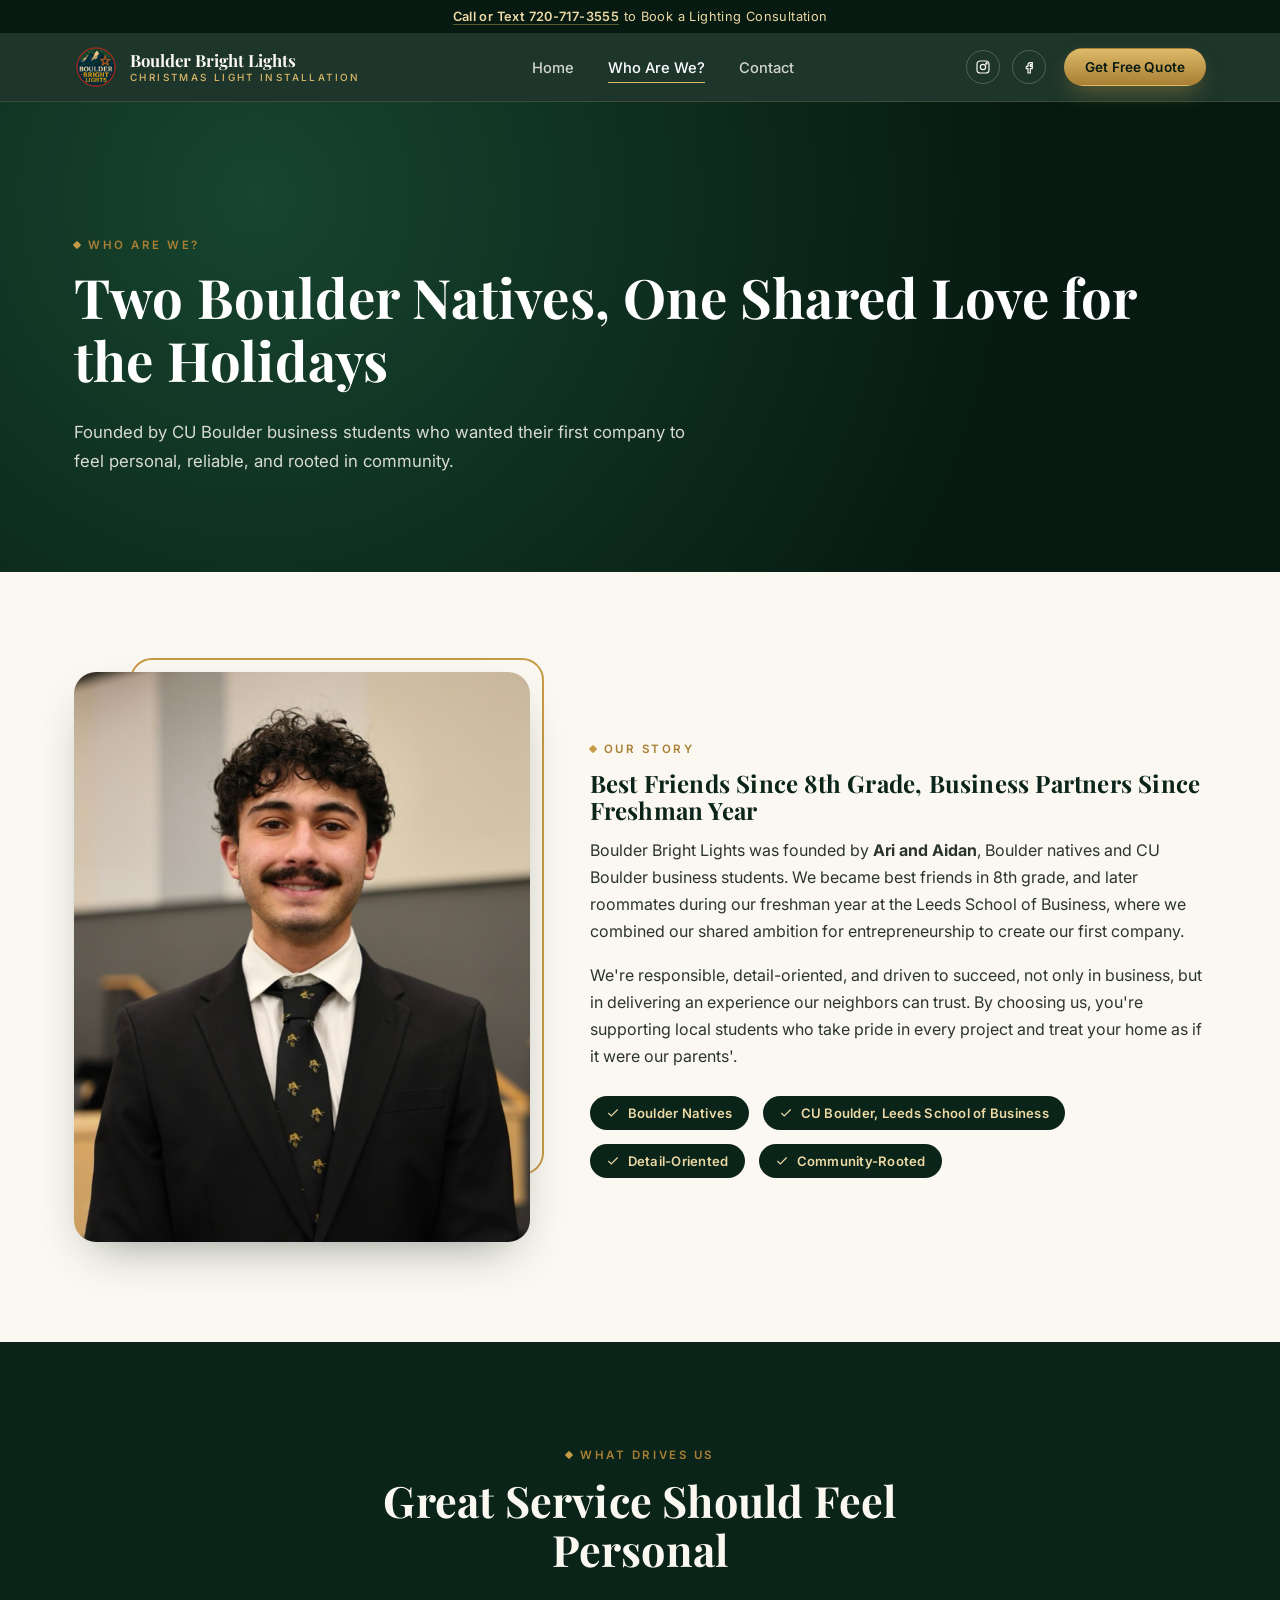
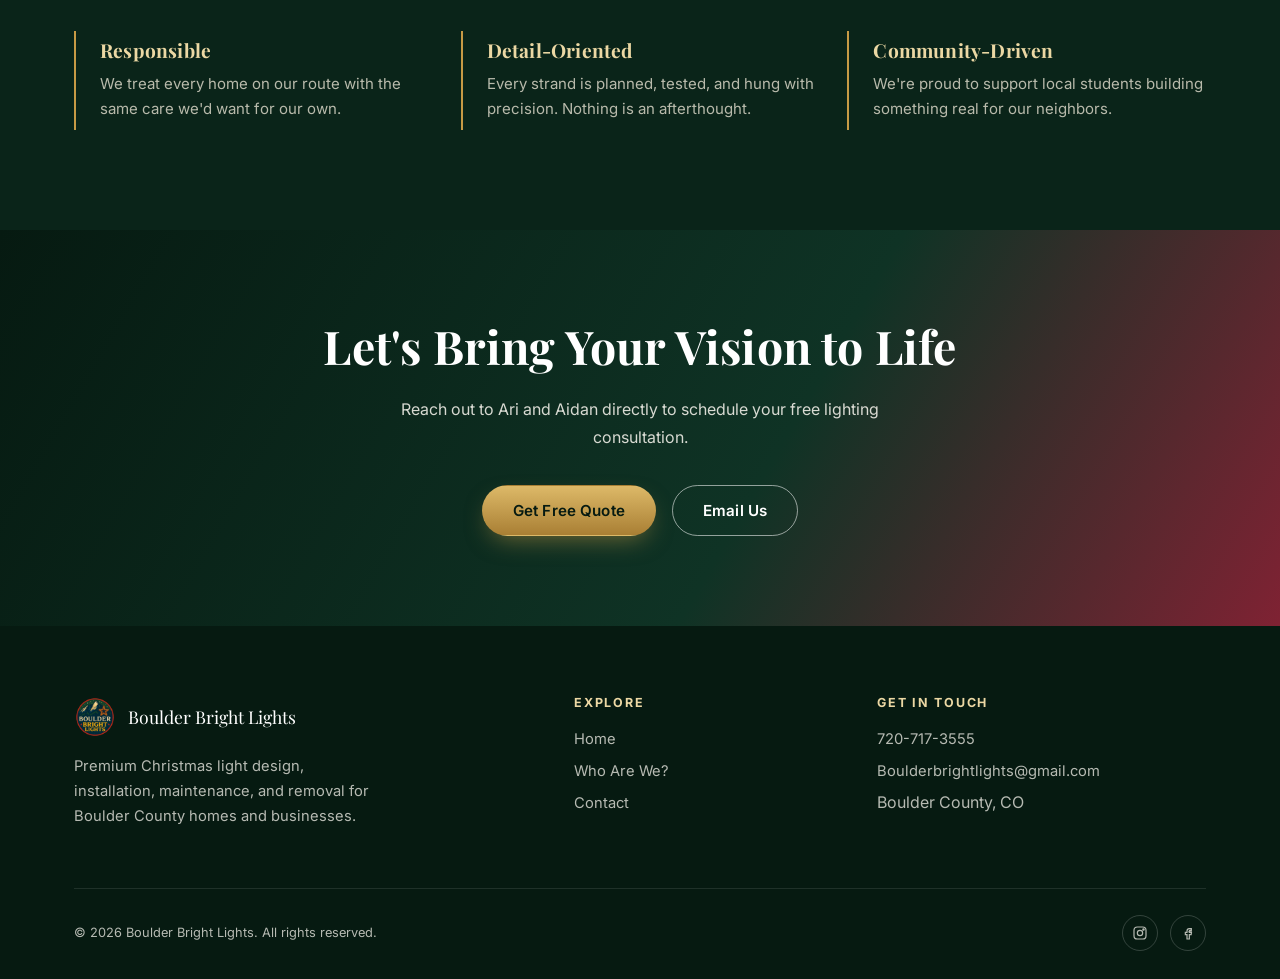
==== about.html @ 2148e24d "Tweak closing line of founder story on about page Co-Authored-By: Claude Sonnet 5 <noreply@anthropic" ====
<!doctype html>
<html lang="en">
<head>
<meta charset="UTF-8" />
<meta name="viewport" content="width=device-width, initial-scale=1.0" />
<title>Who Are We? | Boulder Bright Lights</title>
<meta name="description" content="Meet Ari and Aidan, the CU Boulder students and Boulder natives behind Boulder Bright Lights." />
<link rel="icon" href="images/BBlights logo.png" />
<link rel="stylesheet" href="css/style.css" />
</head>
<body>

<div class="topbar">
  <a href="tel:7207173555">Call or Text 720-717-3555</a> to Book a Lighting Consultation
</div>

<header class="nav">
  <div class="nav-inner">
    <a href="index.html" class="brand">
      <img src="images/BBlights logo.png" alt="Boulder Bright Lights logo" />
      <span class="brand-text">Boulder Bright Lights<span>CHRISTMAS LIGHT INSTALLATION</span></span>
    </a>
    <nav>
      <ul class="nav-links">
        <li><a href="index.html">Home</a></li>
        <li><a href="about.html" aria-current="page">Who Are We?</a></li>
        <li><a href="contact.html">Contact</a></li>
      </ul>
    </nav>
    <div class="nav-right">
      <div class="nav-socials">
        <a href="https://www.instagram.com/boulderbrightlights/" target="_blank" rel="noopener" aria-label="Instagram">
          <svg viewBox="0 0 24 24" width="16" height="16" fill="none" stroke="currentColor" stroke-width="1.8"><rect x="3" y="3" width="18" height="18" rx="5"/><circle cx="12" cy="12" r="4"/><circle cx="17.2" cy="6.8" r="1"/></svg>
        </a>
        <a href="https://www.facebook.com/profile.php?id=61583902862140" target="_blank" rel="noopener" aria-label="Facebook">
          <svg viewBox="0 0 24 24" width="16" height="16" fill="none" stroke="currentColor" stroke-width="1.8"><path d="M14 9h3V5.5h-3c-2 0-3.5 1.5-3.5 3.5v2H8v3.5h2.5V21H14v-6.5h2.7l.5-3.5h-3.2V9c0-.6.4-1 1-1Z"/></svg>
        </a>
      </div>
      <a href="quote.html" class="btn btn-gold btn-sm">Get Free Quote</a>
    </div>
    <button class="nav-toggle" aria-label="Toggle menu" aria-expanded="false">
      <span></span><span></span><span></span>
    </button>
  </div>
</header>

<section class="page-hero">
  <div class="container">
    <div class="eyebrow">Who Are We?</div>
    <h1>Two Boulder Natives, One Shared Love for the Holidays</h1>
    <p>Founded by CU Boulder business students who wanted their first company to feel personal, reliable, and rooted in community.</p>
  </div>
</section>

<section class="section">
  <div class="container">
    <div class="split reveal">
      <div class="split-media">
        <div class="frame">
          <img src="images/ari-headshot.jpg" alt="Ari Hirsch, co-founder of Boulder Bright Lights" />
        </div>
      </div>
      <div>
        <div class="eyebrow">Our Story</div>
        <h2>Best Friends Since 8th Grade, Business Partners Since Freshman Year</h2>
        <p>Boulder Bright Lights was founded by <strong>Ari and Aidan</strong>, Boulder natives and CU Boulder business students. We became best friends in 8th grade, and later roommates during our freshman year at the Leeds School of Business, where we combined our shared ambition for entrepreneurship to create our first company.</p>
        <p>We're responsible, detail-oriented, and driven to succeed, not only in business, but in delivering an experience our neighbors can trust. By choosing us, you're supporting local students who take pride in every project and treat your home as if it were our parents'.</p>
        <div class="values">
          <span class="value-chip"><svg viewBox="0 0 24 24" fill="none" stroke="currentColor" stroke-width="2"><path d="M20 6 9 17l-5-5"/></svg>Boulder Natives</span>
          <span class="value-chip"><svg viewBox="0 0 24 24" fill="none" stroke="currentColor" stroke-width="2"><path d="M20 6 9 17l-5-5"/></svg>CU Boulder, Leeds School of Business</span>
          <span class="value-chip"><svg viewBox="0 0 24 24" fill="none" stroke="currentColor" stroke-width="2"><path d="M20 6 9 17l-5-5"/></svg>Detail-Oriented</span>
          <span class="value-chip"><svg viewBox="0 0 24 24" fill="none" stroke="currentColor" stroke-width="2"><path d="M20 6 9 17l-5-5"/></svg>Community-Rooted</span>
        </div>
      </div>
    </div>
  </div>
</section>

<section class="section section-pine">
  <div class="container">
    <div class="section-head reveal">
      <div class="eyebrow" style="justify-content:center;">What Drives Us</div>
      <h2>Great Service Should Feel Personal</h2>
    </div>
    <div class="feature-band">
      <div class="feature reveal">
        <h3>Responsible</h3>
        <p>We treat every home on our route with the same care we'd want for our own.</p>
      </div>
      <div class="feature reveal">
        <h3>Detail-Oriented</h3>
        <p>Every strand is planned, tested, and hung with precision. Nothing is an afterthought.</p>
      </div>
      <div class="feature reveal">
        <h3>Community-Driven</h3>
        <p>We're proud to support local students building something real for our neighbors.</p>
      </div>
    </div>
  </div>
</section>

<section class="cta-band">
  <div class="container reveal">
    <h2>Let's Bring Your Vision to Life</h2>
    <p>Reach out to Ari and Aidan directly to schedule your free lighting consultation.</p>
    <div class="cta-actions">
      <a href="quote.html" class="btn btn-gold">Get Free Quote</a>
      <a href="mailto:Boulderbrightlights@gmail.com" class="btn btn-outline">Email Us</a>
    </div>
  </div>
</section>

<footer class="footer">
  <div class="container">
    <div class="footer-top">
      <div>
        <div class="footer-brand">
          <img src="images/BBlights logo.png" alt="Boulder Bright Lights logo" />
          <span>Boulder Bright Lights</span>
        </div>
        <p style="max-width:34ch; font-size:0.92rem; color:rgba(251,248,241,0.72);">Premium Christmas light design, installation, maintenance, and removal for Boulder County homes and businesses.</p>
      </div>
      <div>
        <h4>Explore</h4>
        <ul>
          <li><a href="index.html">Home</a></li>
          <li><a href="about.html">Who Are We?</a></li>
          <li><a href="contact.html">Contact</a></li>
        </ul>
      </div>
      <div>
        <h4>Get In Touch</h4>
        <ul>
          <li><a href="tel:7207173555">720-717-3555</a></li>
          <li><a href="mailto:Boulderbrightlights@gmail.com">Boulderbrightlights@gmail.com</a></li>
          <li>Boulder County, CO</li>
        </ul>
      </div>
    </div>
    <div class="footer-bottom">
      <span>&copy; <span id="year"></span> Boulder Bright Lights. All rights reserved.</span>
      <div class="footer-socials">
        <a href="https://www.instagram.com/boulderbrightlights/" target="_blank" rel="noopener" aria-label="Instagram">
          <svg viewBox="0 0 24 24" width="16" height="16" fill="none" stroke="currentColor" stroke-width="1.8"><rect x="3" y="3" width="18" height="18" rx="5"/><circle cx="12" cy="12" r="4"/><circle cx="17.2" cy="6.8" r="1"/></svg>
        </a>
        <a href="https://www.facebook.com/profile.php?id=61583902862140" target="_blank" rel="noopener" aria-label="Facebook">
          <svg viewBox="0 0 24 24" width="16" height="16" fill="none" stroke="currentColor" stroke-width="1.8"><path d="M14 9h3V5.5h-3c-2 0-3.5 1.5-3.5 3.5v2H8v3.5h2.5V21H14v-6.5h2.7l.5-3.5h-3.2V9c0-.6.4-1 1-1Z"/></svg>
        </a>
      </div>
    </div>
  </div>
</footer>

<div class="mobile-call">
  <a href="tel:7207173555" aria-label="Call Boulder Bright Lights">
    <svg viewBox="0 0 24 24" fill="none" stroke="currentColor" stroke-width="2"><path d="M22 16.9v3a2 2 0 0 1-2.2 2 19.8 19.8 0 0 1-8.6-3.1 19.5 19.5 0 0 1-6-6 19.8 19.8 0 0 1-3.1-8.7A2 2 0 0 1 4.1 2h3a2 2 0 0 1 2 1.7c.1.9.3 1.8.6 2.7a2 2 0 0 1-.4 2.1L8 9.9a16 16 0 0 0 6 6l1.4-1.4a2 2 0 0 1 2.1-.4c.9.3 1.8.5 2.7.6a2 2 0 0 1 1.8 2Z"/></svg>
  </a>
</div>

<script src="js/main.js"></script>
<script defer src="/_vercel/insights/script.js"></script>
</body>
</html>
---- css/style.css ----
/* ============ Boulder Bright Lights — premium Christmas theme ============ */

@import url('https://fonts.googleapis.com/css2?family=Playfair+Display:ital,wght@0,500;0,600;0,700;1,500&family=Inter:wght@400;500;600;700&display=swap');

:root {
  --pine-950: #061a11;
  --pine-900: #0a2419;
  --pine-800: #0f3325;
  --pine-700: #17452f;
  --pine-600: #205a3c;
  --gold-300: #ecd8a4;
  --gold-400: #ddb968;
  --gold-500: #c79a45;
  --gold-600: #a97f34;
  --cream-50: #fbf8f1;
  --cream-100: #f3ecdc;
  --ink-900: #101a14;
  --ink-700: #2b352e;
  --white: #ffffff;
  --berry: #7f2233;

  --max-width: 1180px;
  --radius-sm: 8px;
  --radius-md: 14px;
  --radius-lg: 22px;
  --shadow-soft: 0 20px 50px -20px rgba(6, 26, 17, 0.45);
  --shadow-card: 0 12px 30px -14px rgba(6, 26, 17, 0.28);
}

* { box-sizing: border-box; }
html { scroll-behavior: smooth; }

body {
  margin: 0;
  font-family: 'Inter', -apple-system, BlinkMacSystemFont, sans-serif;
  color: var(--ink-900);
  background: var(--cream-50);
  -webkit-font-smoothing: antialiased;
  overflow-x: hidden;
}

h1, h2, h3, h4 {
  font-family: 'Playfair Display', Georgia, serif;
  color: var(--pine-900);
  margin: 0 0 0.5em;
  line-height: 1.15;
  letter-spacing: 0.2px;
}

p { line-height: 1.7; color: var(--ink-700); margin: 0 0 1em; }
a { color: inherit; text-decoration: none; }
img { max-width: 100%; display: block; }
section { position: relative; }

.container {
  max-width: var(--max-width);
  margin: 0 auto;
  padding: 0 24px;
}

.eyebrow {
  display: inline-flex;
  align-items: center;
  gap: 8px;
  font-family: 'Inter', sans-serif;
  font-weight: 600;
  font-size: 0.72rem;
  letter-spacing: 0.22em;
  text-transform: uppercase;
  color: var(--gold-600);
  margin-bottom: 14px;
}
.eyebrow::before {
  content: '';
  width: 6px;
  height: 6px;
  background: var(--gold-500);
  border-radius: 1px;
  transform: rotate(45deg);
  display: inline-block;
}

/* ---------- Buttons ---------- */
.btn {
  display: inline-flex;
  align-items: center;
  justify-content: center;
  gap: 10px;
  padding: 15px 30px;
  border-radius: 999px;
  font-family: 'Inter', sans-serif;
  font-weight: 600;
  font-size: 0.95rem;
  letter-spacing: 0.01em;
  cursor: pointer;
  border: 1px solid transparent;
  transition: transform 0.25s ease, box-shadow 0.25s ease, background 0.25s ease, color 0.25s ease, border-color .25s ease;
  white-space: nowrap;
}
.btn:active { transform: translateY(1px) scale(0.99); }

.btn-gold {
  background: linear-gradient(180deg, var(--gold-400), var(--gold-600));
  color: var(--pine-950);
  box-shadow: 0 10px 24px -8px rgba(199, 154, 69, 0.55);
}
.btn-gold:hover {
  transform: translateY(-2px);
  box-shadow: 0 16px 30px -10px rgba(199, 154, 69, 0.65);
}

.btn-outline {
  background: transparent;
  border-color: rgba(255,255,255,0.55);
  color: var(--white);
}
.btn-outline:hover {
  background: rgba(255,255,255,0.12);
  border-color: var(--white);
  transform: translateY(-2px);
}

.btn-pine {
  background: var(--pine-800);
  color: var(--cream-50);
}
.btn-pine:hover {
  background: var(--pine-700);
  transform: translateY(-2px);
  box-shadow: var(--shadow-card);
}

.btn-sm { padding: 10px 20px; font-size: 0.85rem; }

/* ---------- Top info bar ---------- */
.topbar {
  background: var(--pine-950);
  color: var(--gold-300);
  text-align: center;
  font-size: 0.8rem;
  letter-spacing: 0.03em;
  padding: 9px 16px;
}
.topbar a { color: var(--gold-300); font-weight: 600; border-bottom: 1px solid rgba(221,185,104,0.4); }
.topbar a:hover { color: var(--white); }

/* ---------- Nav ---------- */
.nav {
  position: sticky;
  top: 0;
  z-index: 100;
  background: rgba(10, 36, 25, 0.92);
  backdrop-filter: blur(10px);
  border-bottom: 1px solid rgba(221,185,104,0.16);
}
.nav-inner {
  max-width: var(--max-width);
  margin: 0 auto;
  padding: 12px 24px;
  display: flex;
  align-items: center;
  justify-content: space-between;
  gap: 20px;
}
.brand {
  display: flex;
  align-items: center;
  gap: 12px;
  color: var(--cream-50);
}
.brand img { width: 44px; height: 44px; border-radius: 50%; }
.brand-text {
  font-family: 'Playfair Display', serif;
  font-weight: 700;
  font-size: 1.05rem;
  line-height: 1.1;
  color: var(--cream-50);
}
.brand-text span { display: block; font-family: 'Inter', sans-serif; font-weight: 500; font-size: 0.62rem; letter-spacing: 0.24em; color: var(--gold-400); margin-top: 3px; }

.nav-links {
  display: flex;
  align-items: center;
  gap: 34px;
  list-style: none;
  margin: 0;
  padding: 0;
}
.nav-links a {
  color: rgba(251,248,241,0.82);
  font-size: 0.92rem;
  font-weight: 500;
  position: relative;
  padding: 6px 0;
  transition: color .2s ease;
}
.nav-links a::after {
  content: '';
  position: absolute;
  left: 0; right: 100%;
  bottom: 0;
  height: 1px;
  background: var(--gold-400);
  transition: right .25s ease;
}
.nav-links a:hover, .nav-links a[aria-current="page"] { color: var(--white); }
.nav-links a:hover::after, .nav-links a[aria-current="page"]::after { right: 0; }

.nav-right { display: flex; align-items: center; gap: 18px; }
.nav-socials { display: flex; gap: 12px; }
.nav-socials a {
  width: 34px; height: 34px;
  display: inline-flex; align-items: center; justify-content: center;
  border-radius: 50%;
  color: var(--cream-50);
  border: 1px solid rgba(255,255,255,0.22);
  transition: all .2s ease;
}
.nav-socials a:hover { background: var(--gold-500); border-color: var(--gold-500); color: var(--pine-950); transform: translateY(-2px); }

.nav-toggle {
  display: none;
  flex-direction: column;
  gap: 5px;
  background: none;
  border: none;
  cursor: pointer;
  padding: 8px;
}
.nav-toggle span { width: 24px; height: 2px; background: var(--cream-50); border-radius: 2px; transition: all .25s ease; }

/* ---------- Hero ---------- */
.hero {
  position: relative;
  min-height: 92vh;
  display: flex;
  align-items: center;
  color: var(--white);
  overflow: hidden;
  background: var(--pine-950);
}
.hero-media {
  position: absolute; inset: 0;
  z-index: 0;
}
.hero-media img {
  width: 100%; height: 100%; object-fit: cover;
  filter: saturate(1.05) brightness(0.72);
  transform: scale(1.04);
}
.hero-media::after {
  content: '';
  position: absolute; inset: 0;
  background:
    linear-gradient(180deg, rgba(6,20,14,0.75) 0%, rgba(6,20,14,0.35) 32%, rgba(6,20,14,0.55) 70%, rgba(6,20,14,0.94) 100%),
    linear-gradient(90deg, rgba(6,20,14,0.55) 0%, rgba(6,20,14,0.05) 45%, rgba(6,20,14,0.05) 55%, rgba(6,20,14,0.55) 100%);
}
#snow-canvas {
  position: absolute; inset: 0;
  z-index: 1;
  pointer-events: none;
}
.hero-content {
  position: relative;
  z-index: 2;
  max-width: var(--max-width);
  margin: 0 auto;
  padding: 120px 24px 90px;
  width: 100%;
}
.hero-eyebrow {
  display: inline-flex;
  align-items: center;
  gap: 10px;
  font-size: 0.78rem;
  letter-spacing: 0.28em;
  text-transform: uppercase;
  color: var(--gold-300);
  font-weight: 600;
  margin-bottom: 22px;
}
.hero-eyebrow svg { width: 16px; height: 16px; }
.hero h1 {
  color: var(--white);
  font-size: clamp(2.6rem, 6vw, 5rem);
  font-weight: 600;
  max-width: 15ch;
  text-shadow: 0 8px 40px rgba(0,0,0,0.35);
}
.hero-location {
  font-family: 'Playfair Display', serif;
  font-style: italic;
  color: var(--gold-300);
  font-size: clamp(1.1rem, 2vw, 1.5rem);
  margin: 6px 0 28px;
}
.hero-sub {
  max-width: 46ch;
  color: rgba(251,248,241,0.88);
  font-size: 1.05rem;
  margin-bottom: 38px;
}
.hero-ctas { display: flex; flex-wrap: wrap; gap: 16px; margin-bottom: 46px; }

.hero-stats {
  display: flex;
  flex-wrap: wrap;
  gap: 36px;
  padding-top: 30px;
  border-top: 1px solid rgba(255,255,255,0.18);
  max-width: 640px;
}
.hero-stat b {
  display: block;
  font-family: 'Playfair Display', serif;
  font-size: 1.7rem;
  color: var(--gold-300);
}
.hero-stat span { font-size: 0.8rem; color: rgba(251,248,241,0.72); letter-spacing: 0.02em; }

/* light strand divider */
.light-strand {
  position: relative;
  height: 26px;
  background: var(--pine-950);
  overflow: hidden;
}
.light-strand svg { width: 100%; height: 100%; display: block; }

/* ---------- Small page hero (about/contact) ---------- */
.page-hero {
  position: relative;
  background: radial-gradient(circle at 20% 20%, var(--pine-700), var(--pine-950) 70%);
  color: var(--white);
  padding: 130px 0 80px;
  overflow: hidden;
}
.page-hero .container { position: relative; z-index: 2; }
.page-hero h1 { color: var(--white); font-size: clamp(2.2rem, 4.5vw, 3.4rem); }
.page-hero p { color: rgba(251,248,241,0.85); max-width: 56ch; font-size: 1.05rem; }

/* ---------- Sections ---------- */
.section { padding: 100px 0; }
.section-tight { padding: 70px 0; }
.section-pine {
  background: var(--pine-900);
  color: var(--cream-50);
}
.section-pine h2 { color: var(--cream-50); }
.section-pine p { color: rgba(243,236,220,0.78); }
.section-cream { background: var(--cream-100); }

.section-head {
  max-width: 680px;
  margin: 0 auto 56px;
  text-align: center;
}
.section-head.left { margin-left: 0; text-align: left; }
.section-head h2 { font-size: clamp(1.9rem, 3.6vw, 2.7rem); }

/* ---------- Intro / statement ---------- */
.statement {
  max-width: 820px;
  margin: 0 auto;
  text-align: center;
}
.statement h2 { font-size: clamp(1.9rem, 3.8vw, 2.9rem); }
.statement p { font-size: 1.08rem; }

/* ---------- Services grid ---------- */
.grid {
  display: grid;
  grid-template-columns: repeat(4, 1fr);
  gap: 24px;
}
.card {
  background: var(--white);
  border-radius: var(--radius-md);
  padding: 34px 26px;
  box-shadow: var(--shadow-card);
  border: 1px solid rgba(199,154,69,0.16);
  transition: transform .3s ease, box-shadow .3s ease, border-color .3s ease;
}
.card:hover {
  transform: translateY(-6px);
  box-shadow: var(--shadow-soft);
  border-color: var(--gold-400);
}
.card-icon {
  width: 54px; height: 54px;
  border-radius: 50%;
  display: flex; align-items: center; justify-content: center;
  background: linear-gradient(160deg, var(--pine-700), var(--pine-900));
  color: var(--gold-300);
  margin-bottom: 20px;
}
.card-icon svg { width: 26px; height: 26px; }
.card h3 { font-size: 1.15rem; margin-bottom: 10px; }
.card p { font-size: 0.93rem; margin-bottom: 0; }

/* ---------- Feature / stat band ---------- */
.feature-band {
  display: grid;
  grid-template-columns: repeat(3, 1fr);
  gap: 28px;
}
.feature {
  padding: 8px 0;
  border-left: 2px solid var(--gold-500);
  padding-left: 24px;
}
.feature h3 { color: var(--gold-300); font-size: 1.2rem; }
.feature p { color: rgba(243,236,220,0.75); font-size: 0.94rem; margin-bottom: 0; }

/* ---------- Process steps ---------- */
.steps {
  display: grid;
  grid-template-columns: repeat(4, 1fr);
  gap: 22px;
  counter-reset: step;
}
.step {
  position: relative;
  padding: 30px 22px 24px;
  background: var(--white);
  border-radius: var(--radius-md);
  border: 1px solid rgba(23,69,47,0.09);
  box-shadow: var(--shadow-card);
}
.step-num {
  font-family: 'Playfair Display', serif;
  font-size: 2.4rem;
  color: var(--gold-400);
  -webkit-text-stroke: 1.4px var(--pine-700);
  color: transparent;
  line-height: 1;
  margin-bottom: 14px;
  display: block;
}
.step h3 { font-size: 1.05rem; margin-bottom: 8px; }
.step p { font-size: 0.88rem; margin-bottom: 0; }

/* ---------- About teaser / split ---------- */
.split {
  display: grid;
  grid-template-columns: 0.85fr 1.15fr;
  gap: 60px;
  align-items: center;
}
.split img {
  border-radius: var(--radius-lg);
  box-shadow: var(--shadow-soft);
  width: 100%;
  aspect-ratio: 4/5;
  object-fit: cover;
  object-position: 50% 18%;
}
.split-reverse { grid-template-columns: 1.15fr 0.85fr; }
.split-reverse .split-media { order: 2; }

.frame {
  position: relative;
  border-radius: var(--radius-lg);
}
.frame::before {
  content: '';
  position: absolute;
  inset: -14px -14px auto auto;
  width: 90%; height: 90%;
  border: 2px solid var(--gold-500);
  border-radius: var(--radius-lg);
  z-index: -1;
}

.values { display: flex; flex-wrap: wrap; gap: 14px; margin-top: 26px; }
.value-chip {
  display: inline-flex;
  align-items: center;
  gap: 8px;
  padding: 9px 16px;
  border-radius: 999px;
  background: var(--pine-900);
  color: var(--gold-300);
  font-size: 0.82rem;
  font-weight: 600;
  letter-spacing: 0.02em;
}
.value-chip svg { width: 14px; height: 14px; }

/* ---------- CTA band ---------- */
.cta-band {
  background: linear-gradient(120deg, var(--pine-950), var(--pine-800) 60%, var(--berry));
  color: var(--white);
  text-align: center;
  padding: 90px 24px;
  position: relative;
  overflow: hidden;
}
.cta-band h2 { color: var(--white); font-size: clamp(2rem, 4vw, 2.9rem); }
.cta-band p { color: rgba(251,248,241,0.85); max-width: 50ch; margin: 0 auto 34px; }
.cta-actions { display: flex; gap: 16px; justify-content: center; flex-wrap: wrap; }

/* ---------- Contact page ---------- */
.contact-grid {
  display: grid;
  grid-template-columns: 1fr 1fr;
  gap: 50px;
  align-items: start;
}
.contact-card {
  background: var(--white);
  border-radius: var(--radius-lg);
  padding: 40px;
  box-shadow: var(--shadow-card);
  border: 1px solid rgba(199,154,69,0.16);
}
.contact-row {
  display: flex;
  align-items: flex-start;
  gap: 18px;
  padding: 20px 0;
  border-bottom: 1px solid rgba(23,69,47,0.1);
}
.contact-row:last-child { border-bottom: none; }
.contact-row .ic {
  width: 44px; height: 44px;
  flex-shrink: 0;
  border-radius: 50%;
  background: var(--pine-900);
  color: var(--gold-300);
  display: flex; align-items: center; justify-content: center;
}
.contact-row .ic svg { width: 20px; height: 20px; }
.contact-row h4 { margin: 0 0 4px; font-family: 'Inter', sans-serif; font-size: 0.78rem; text-transform: uppercase; letter-spacing: 0.12em; color: var(--pine-700); font-weight: 700; }
.contact-row a, .contact-row span { font-size: 1.05rem; color: var(--ink-900); font-weight: 600; }
.contact-row a:hover { color: var(--gold-600); }

.form-card {
  background: var(--pine-900);
  border-radius: var(--radius-lg);
  padding: 40px;
  color: var(--cream-50);
}
.form-card h3 { color: var(--white); }
.form-card p { color: rgba(243,236,220,0.75); }
.field { margin-bottom: 18px; }
.field label {
  display: block;
  font-size: 0.8rem;
  letter-spacing: 0.04em;
  color: var(--gold-300);
  margin-bottom: 8px;
  font-weight: 600;
}
.field input, .field textarea {
  width: 100%;
  padding: 13px 16px;
  border-radius: var(--radius-sm);
  border: 1px solid rgba(255,255,255,0.18);
  background: rgba(255,255,255,0.06);
  color: var(--white);
  font-family: 'Inter', sans-serif;
  font-size: 0.95rem;
  transition: border-color .2s ease, background .2s ease;
}
.field input::placeholder, .field textarea::placeholder { color: rgba(251,248,241,0.4); }
.field input:focus, .field textarea:focus {
  outline: none;
  border-color: var(--gold-400);
  background: rgba(255,255,255,0.1);
}
.field-row { display: grid; grid-template-columns: 1fr 1fr; gap: 16px; }
.form-note { font-size: 0.78rem; color: rgba(243,236,220,0.55); margin-top: 14px; }
.form-status { font-size: 0.85rem; margin-top: 12px; min-height: 1.2em; color: var(--gold-300); }

/* ---------- Footer ---------- */
.footer {
  background: var(--pine-950);
  color: rgba(251,248,241,0.72);
  padding: 70px 0 28px;
}
.footer-top {
  display: grid;
  grid-template-columns: 1.4fr 0.8fr 1fr;
  gap: 40px;
  padding-bottom: 44px;
  border-bottom: 1px solid rgba(255,255,255,0.1);
}
.footer-brand { display: flex; align-items: center; gap: 12px; margin-bottom: 16px; }
.footer-brand img { width: 42px; height: 42px; border-radius: 50%; }
.footer-brand span { font-family: 'Playfair Display', serif; font-size: 1.1rem; color: var(--white); }
.footer h4 { color: var(--gold-300); font-size: 0.78rem; letter-spacing: 0.14em; text-transform: uppercase; margin-bottom: 18px; font-family: 'Inter', sans-serif; font-weight: 700; }
.footer ul { list-style: none; margin: 0; padding: 0; display: flex; flex-direction: column; gap: 12px; }
.footer a { color: rgba(251,248,241,0.72); font-size: 0.92rem; transition: color .2s ease; }
.footer a:hover { color: var(--gold-300); }
.footer-bottom {
  display: flex;
  justify-content: space-between;
  align-items: center;
  flex-wrap: wrap;
  gap: 12px;
  padding-top: 26px;
  font-size: 0.8rem;
}
.footer-socials { display: flex; gap: 12px; }
.footer-socials a {
  width: 36px; height: 36px;
  border-radius: 50%;
  border: 1px solid rgba(255,255,255,0.18);
  display: flex; align-items: center; justify-content: center;
}
.footer-socials a:hover { background: var(--gold-500); border-color: var(--gold-500); color: var(--pine-950); }

/* ---------- Sticky mobile call button ---------- */
.mobile-call {
  position: fixed;
  bottom: 18px;
  right: 18px;
  z-index: 150;
  display: none;
}
.mobile-call a {
  width: 58px; height: 58px;
  border-radius: 50%;
  background: linear-gradient(180deg, var(--gold-400), var(--gold-600));
  color: var(--pine-950);
  display: flex; align-items: center; justify-content: center;
  box-shadow: 0 14px 30px -8px rgba(0,0,0,0.45);
  animation: pulse-btn 2.6s ease-in-out infinite;
}
.mobile-call svg { width: 24px; height: 24px; }
@keyframes pulse-btn {
  0%, 100% { box-shadow: 0 14px 30px -8px rgba(0,0,0,0.45), 0 0 0 0 rgba(199,154,69,0.5); }
  50% { box-shadow: 0 14px 30px -8px rgba(0,0,0,0.45), 0 0 0 10px rgba(199,154,69,0); }
}

/* ---------- Reveal-on-scroll ---------- */
.reveal { opacity: 0; transform: translateY(22px); transition: opacity .7s ease, transform .7s ease; }
.reveal.is-visible { opacity: 1; transform: translateY(0); }

/* ---------- Responsive ---------- */
@media (max-width: 980px) {
  .grid { grid-template-columns: repeat(2, 1fr); }
  .steps { grid-template-columns: repeat(2, 1fr); }
  .feature-band { grid-template-columns: 1fr; gap: 20px; }
  .split, .split-reverse { grid-template-columns: 1fr; gap: 36px; }
  .split-reverse .split-media { order: 0; }
  .contact-grid { grid-template-columns: 1fr; }
  .footer-top { grid-template-columns: 1fr 1fr; }
}

@media (max-width: 760px) {
  .nav-links, .nav-socials, .nav-right .btn { display: none; }
  .nav-toggle { display: flex; }
  .nav.is-open .nav-links {
    display: flex;
    flex-direction: column;
    position: absolute;
    top: 100%; left: 0; right: 0;
    background: var(--pine-950);
    padding: 24px;
    gap: 20px;
    border-bottom: 1px solid rgba(221,185,104,0.16);
  }
  .nav.is-open .nav-socials { display: flex; padding: 0 24px 20px; background: var(--pine-950); }
  .grid { grid-template-columns: 1fr; }
  .steps { grid-template-columns: 1fr; }
  .footer-top { grid-template-columns: 1fr; }
  .hero-content { padding-top: 100px; }
  .field-row { grid-template-columns: 1fr; }
  .mobile-call { display: block; }
  .topbar { font-size: 0.72rem; }
}

@media (max-width: 420px) {
  .brand-text { font-size: 0.92rem; }
  .brand-text span { display: none; }
  .brand img { width: 38px; height: 38px; }
}
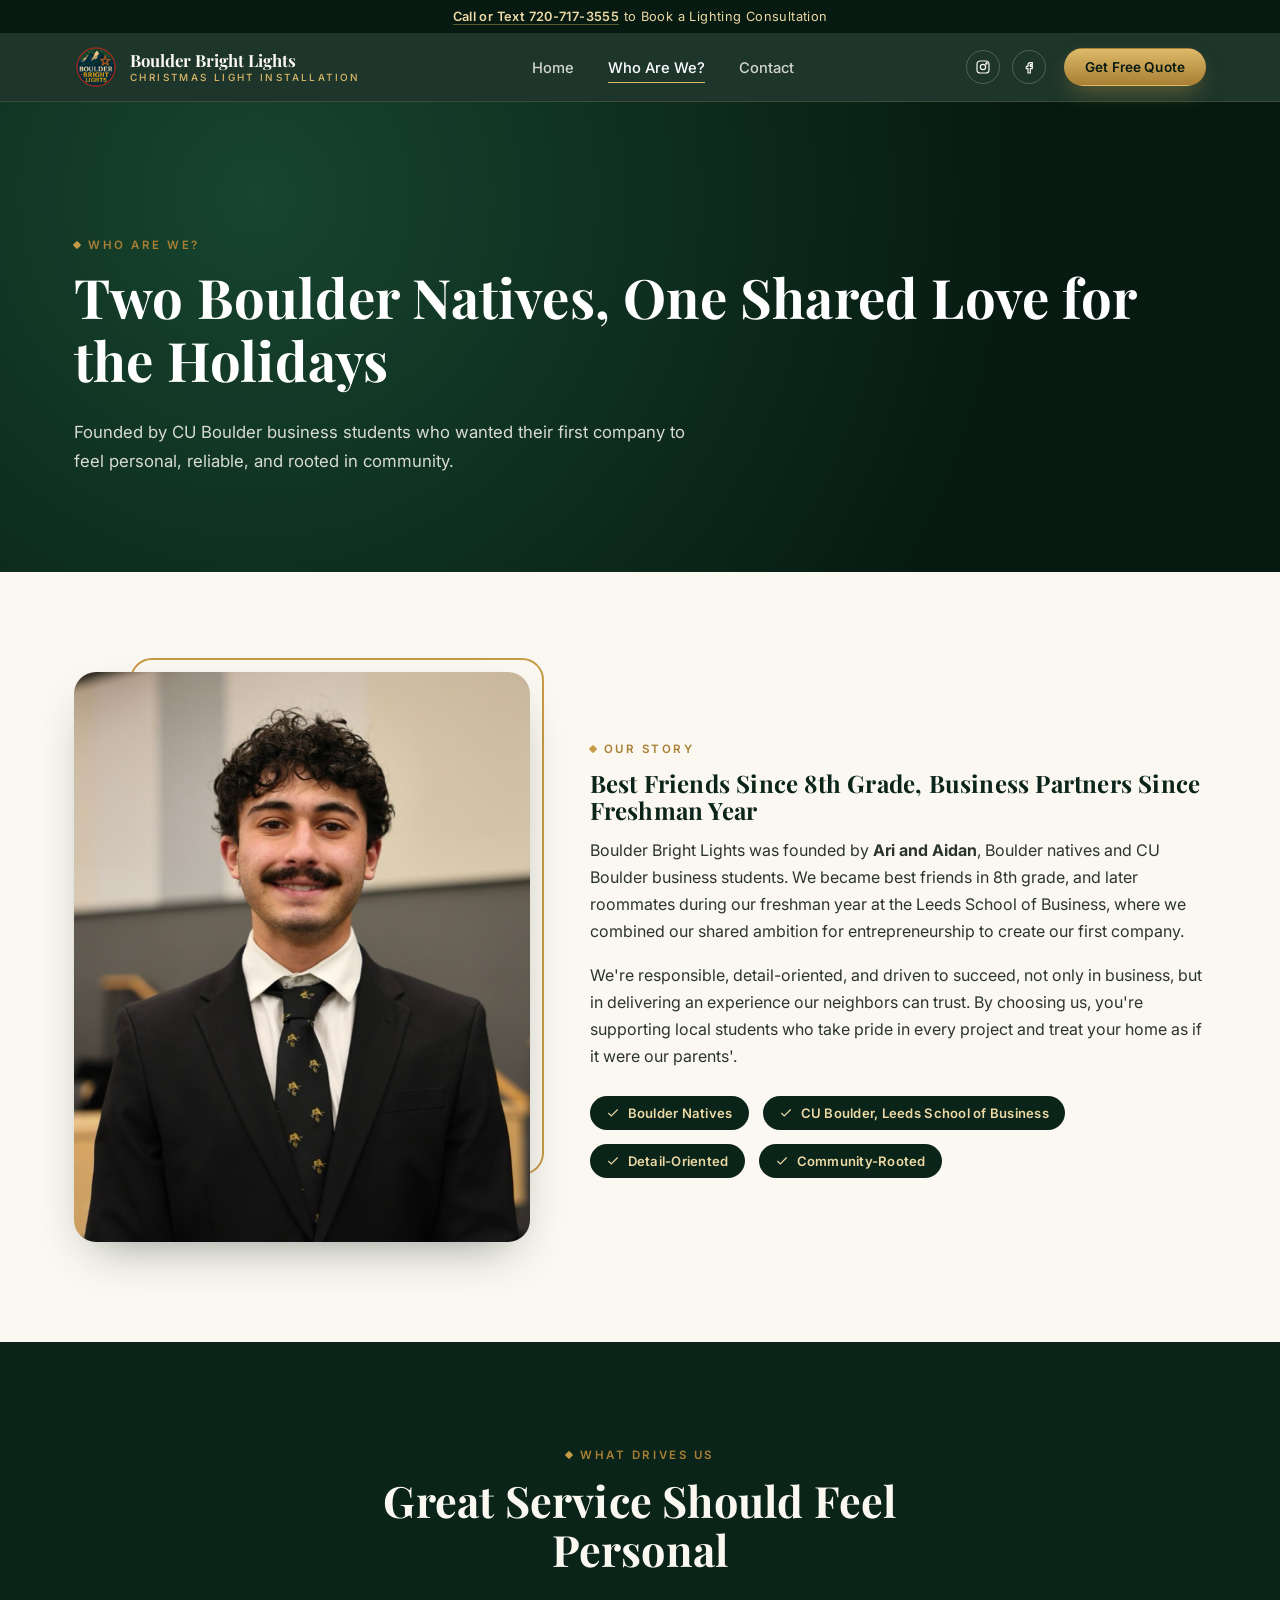
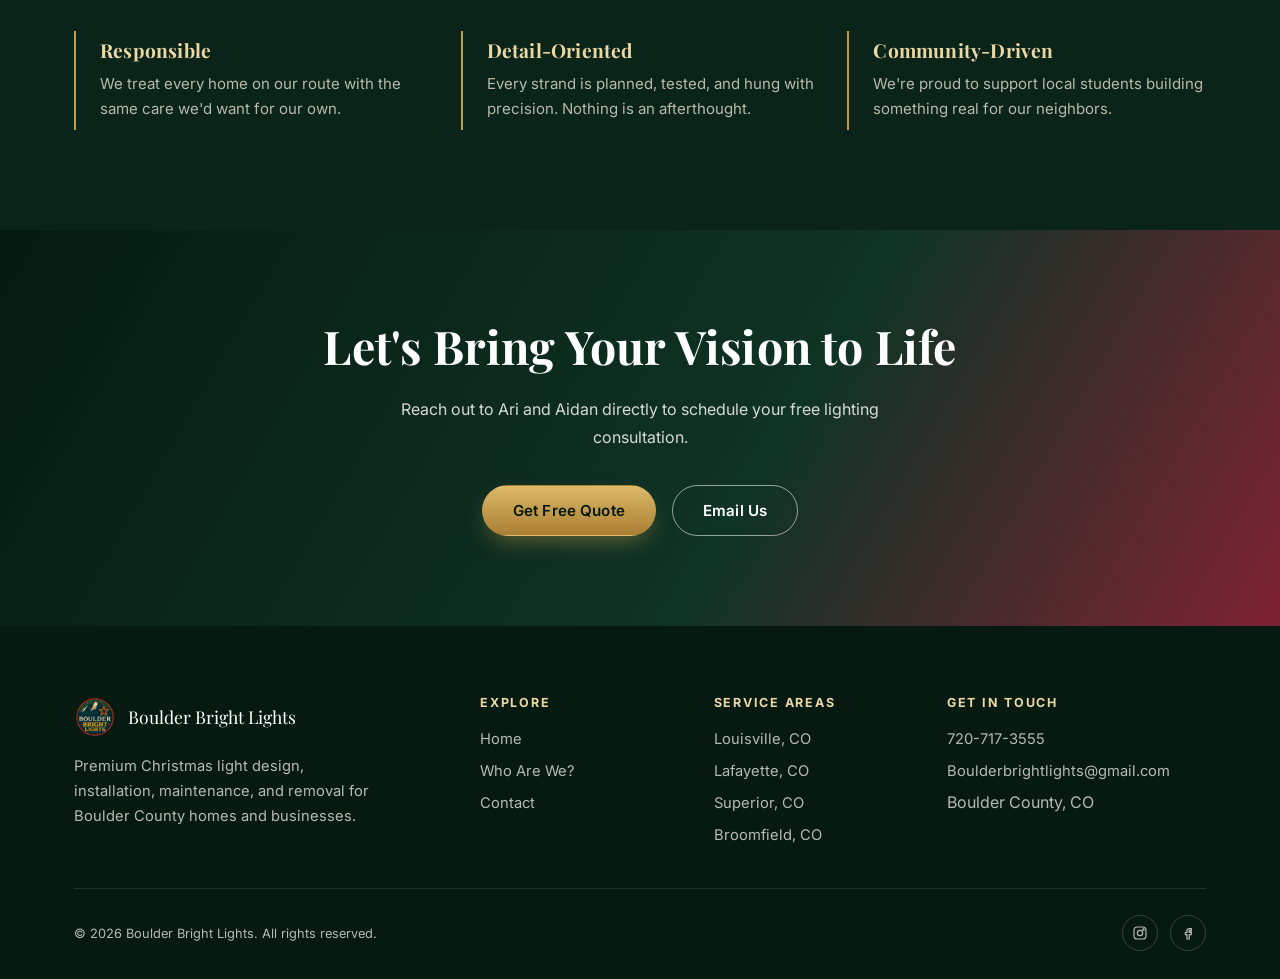
==== commit 671e1695: "Add dedicated city landing pages for local SEO New pages for Louisville, Lafayette, Superior, and Br" ====
--- a/about.html
+++ b/about.html
@@ -3,8 +3,8 @@
 <head>
 <meta charset="UTF-8" />
 <meta name="viewport" content="width=device-width, initial-scale=1.0" />
-<title>Who Are We? | Boulder Bright Lights</title>
-<meta name="description" content="Meet Ari and Aidan, the CU Boulder students and Boulder natives behind Boulder Bright Lights." />
+<title>Boulder Christmas Light Installers | Who We Are</title>
+<meta name="description" content="Meet Ari and Aidan, CU Boulder natives running Boulder Bright Lights, your local Christmas light installation team serving Boulder County and the Front Range." />
 <link rel="icon" href="images/BBlights logo.png" />
 <link rel="stylesheet" href="css/style.css" />
 </head>
@@ -129,6 +129,15 @@
         </ul>
       </div>
       <div>
+        <h4>Service Areas</h4>
+        <ul>
+          <li><a href="louisville.html">Louisville, CO</a></li>
+          <li><a href="lafayette.html">Lafayette, CO</a></li>
+          <li><a href="superior.html">Superior, CO</a></li>
+          <li><a href="broomfield.html">Broomfield, CO</a></li>
+        </ul>
+      </div>
+      <div>
         <h4>Get In Touch</h4>
         <ul>
           <li><a href="tel:7207173555">720-717-3555</a></li>
--- a/css/style.css
+++ b/css/style.css
@@ -581,8 +581,8 @@
 }
 .footer-top {
   display: grid;
-  grid-template-columns: 1.4fr 0.8fr 1fr;
-  gap: 40px;
+  grid-template-columns: 1.3fr 0.7fr 0.7fr 0.9fr;
+  gap: 32px;
   padding-bottom: 44px;
   border-bottom: 1px solid rgba(255,255,255,0.1);
 }
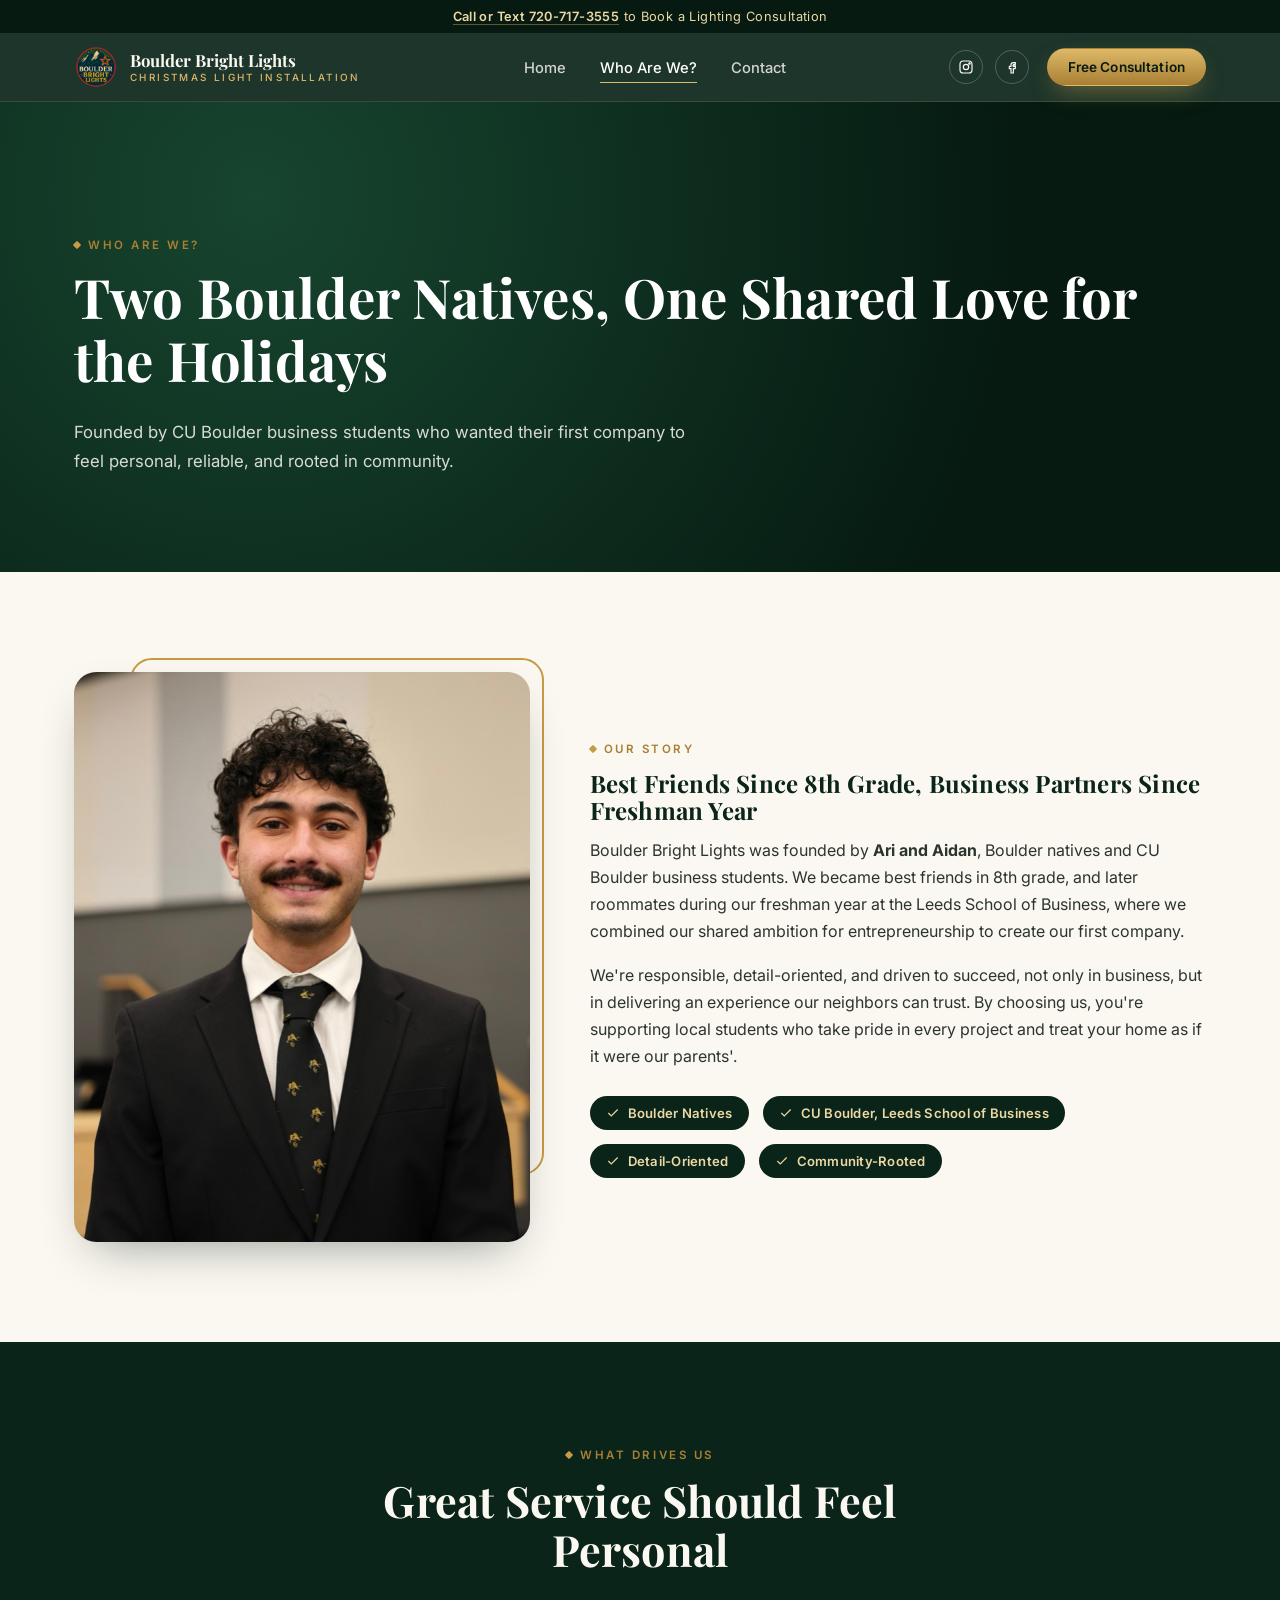
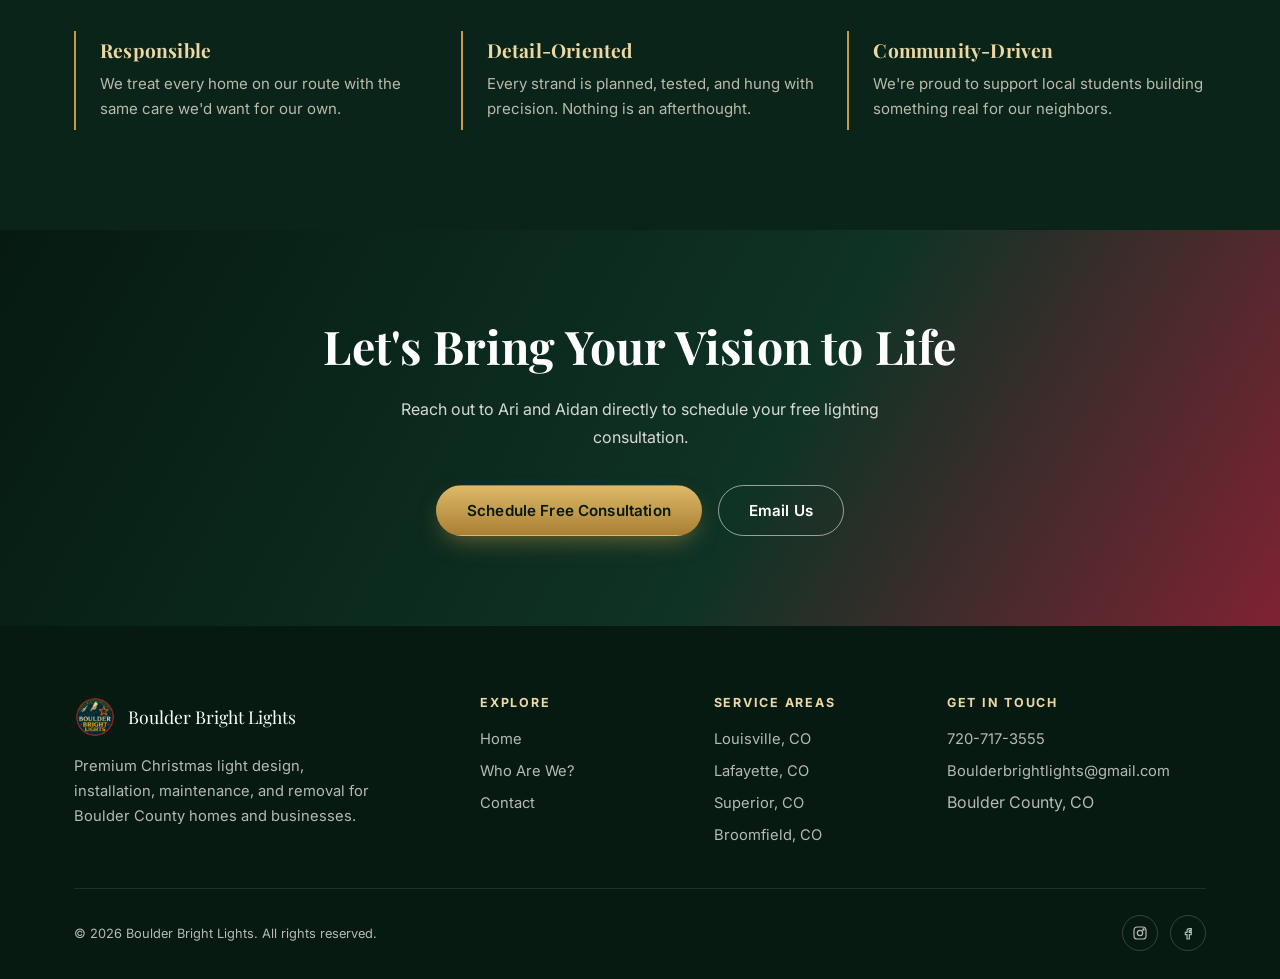
==== commit d89aa6fa: "Clarify CTA button wording and add pricing-basis copy "Get Free Quote" reads unclear to someone who " ====
--- a/about.html
+++ b/about.html
@@ -3,6 +3,16 @@
 <head>
 <meta charset="UTF-8" />
 <meta name="viewport" content="width=device-width, initial-scale=1.0" />
+
+<!-- Google tag (gtag.js) -->
+<script async src="https://www.googletagmanager.com/gtag/js?id=G-5WYV9DVWXY"></script>
+<script>
+  window.dataLayer = window.dataLayer || [];
+  function gtag(){dataLayer.push(arguments);}
+  gtag('js', new Date());
+
+  gtag('config', 'G-5WYV9DVWXY');
+</script>
 <title>Boulder Christmas Light Installers | Who We Are</title>
 <meta name="description" content="Meet Ari and Aidan, CU Boulder natives running Boulder Bright Lights, your local Christmas light installation team serving Boulder County and the Front Range." />
 <link rel="icon" href="images/BBlights logo.png" />
@@ -36,7 +46,7 @@
           <svg viewBox="0 0 24 24" width="16" height="16" fill="none" stroke="currentColor" stroke-width="1.8"><path d="M14 9h3V5.5h-3c-2 0-3.5 1.5-3.5 3.5v2H8v3.5h2.5V21H14v-6.5h2.7l.5-3.5h-3.2V9c0-.6.4-1 1-1Z"/></svg>
         </a>
       </div>
-      <a href="quote.html" class="btn btn-gold btn-sm">Get Free Quote</a>
+      <a href="quote.html" class="btn btn-gold btn-sm">Free Consultation</a>
     </div>
     <button class="nav-toggle" aria-label="Toggle menu" aria-expanded="false">
       <span></span><span></span><span></span>
@@ -104,7 +114,7 @@
     <h2>Let's Bring Your Vision to Life</h2>
     <p>Reach out to Ari and Aidan directly to schedule your free lighting consultation.</p>
     <div class="cta-actions">
-      <a href="quote.html" class="btn btn-gold">Get Free Quote</a>
+      <a href="quote.html" class="btn btn-gold">Schedule Free Consultation</a>
       <a href="mailto:Boulderbrightlights@gmail.com" class="btn btn-outline">Email Us</a>
     </div>
   </div>
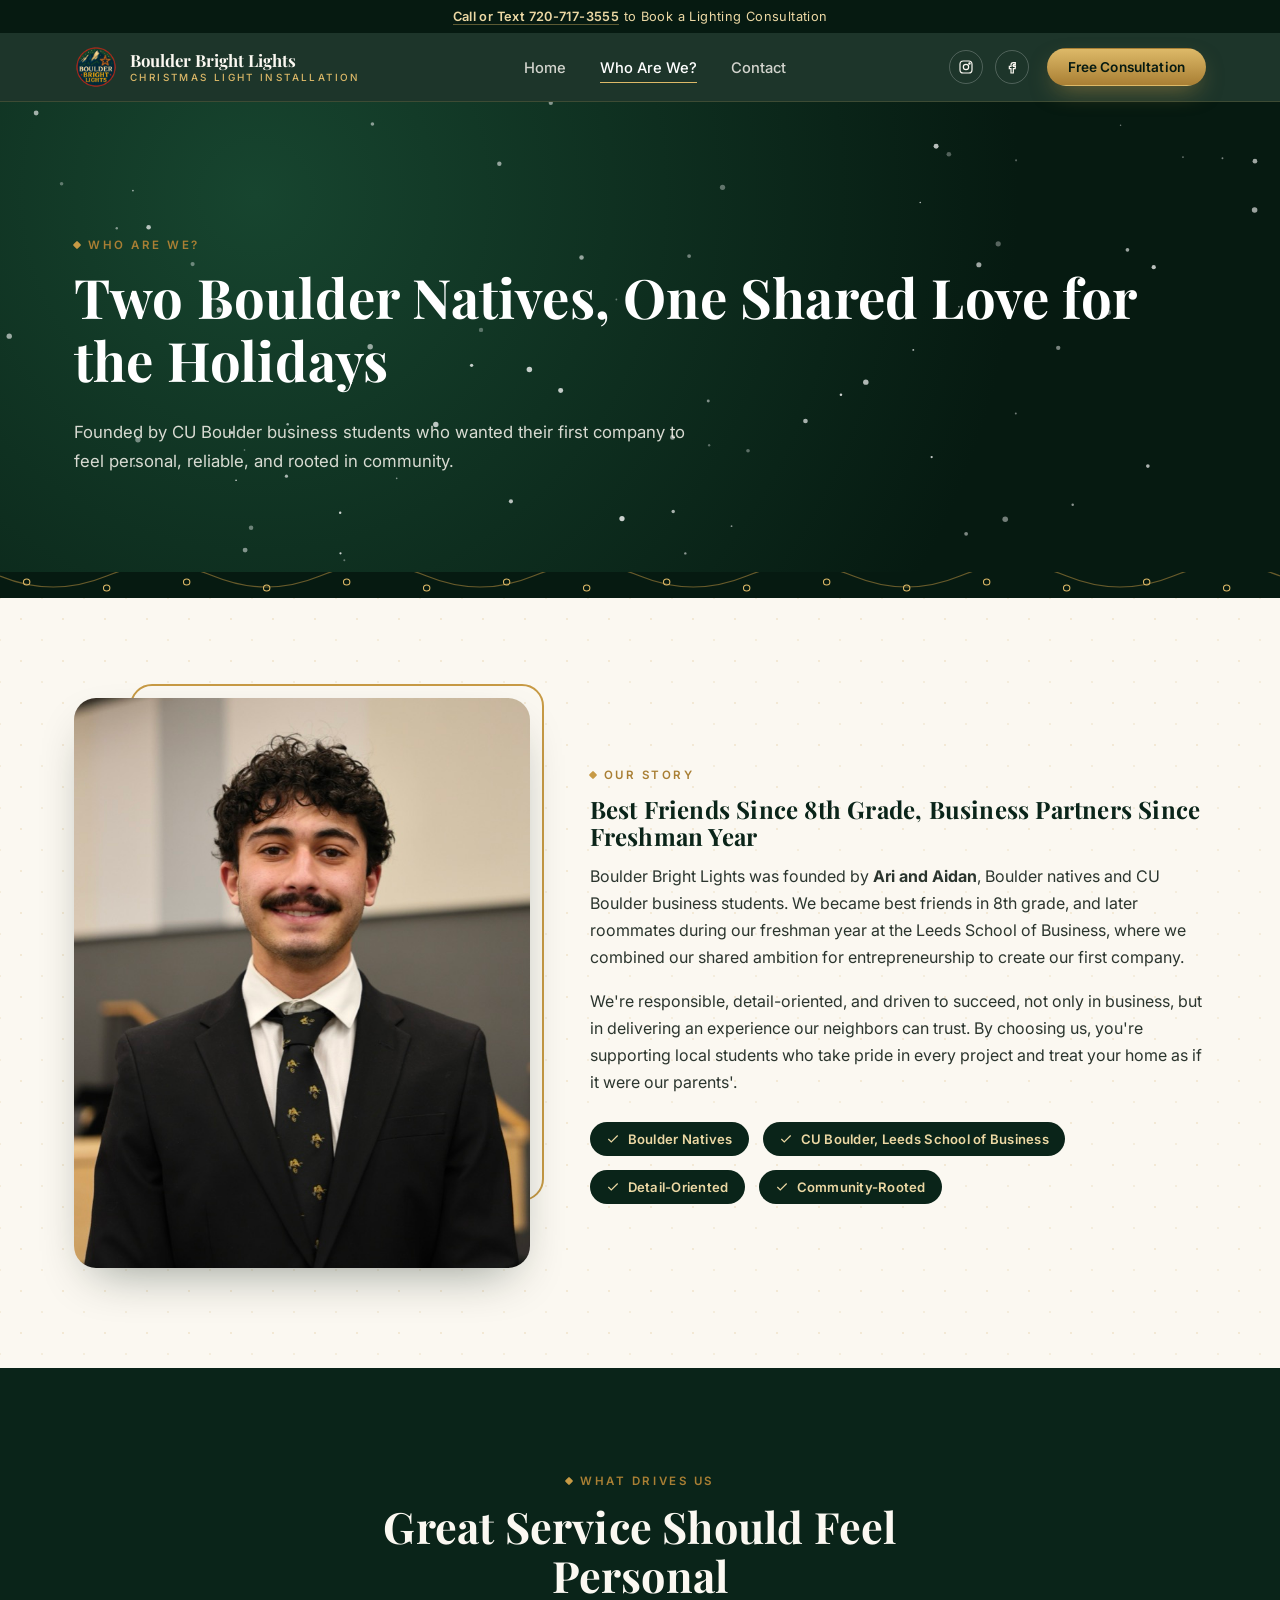
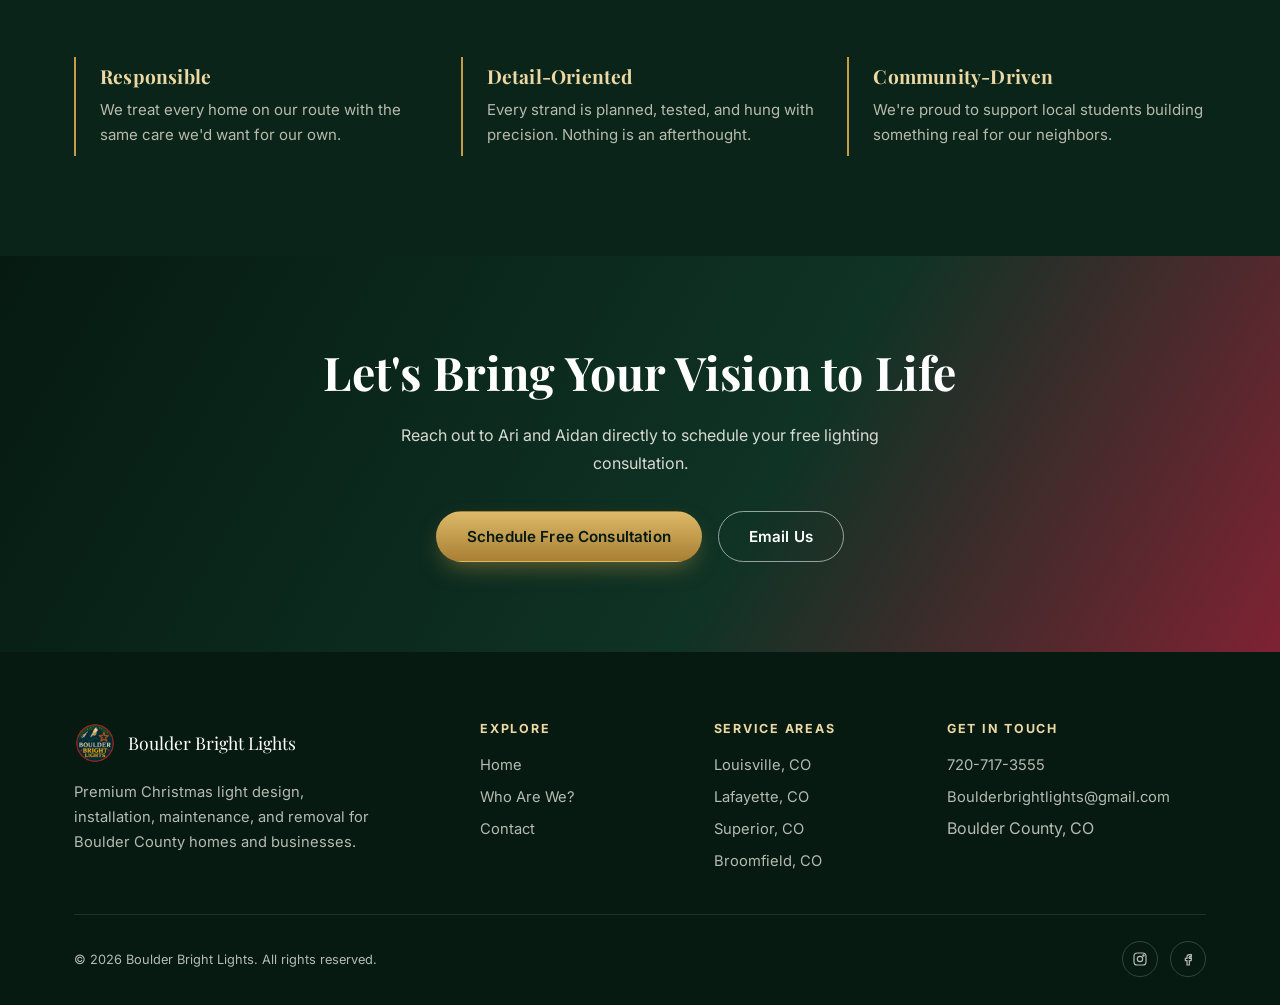
==== commit 80dc020e: "Bring the Who Are We and Contact pages up to the same festive standard Those two were the only pages" ====
--- a/about.html
+++ b/about.html
@@ -55,6 +55,7 @@
 </header>
 
 <section class="page-hero">
+  <canvas id="snow-canvas" aria-hidden="true"></canvas>
   <div class="container">
     <div class="eyebrow">Who Are We?</div>
     <h1>Two Boulder Natives, One Shared Love for the Holidays</h1>
@@ -62,7 +63,37 @@
   </div>
 </section>
 
-<section class="section">
+<div class="light-strand" aria-hidden="true">
+  <svg viewBox="0 0 1200 26" preserveAspectRatio="none">
+    <path d="M0 4 Q 50 26 100 4 T 200 4 T 300 4 T 400 4 T 500 4 T 600 4 T 700 4 T 800 4 T 900 4 T 1000 4 T 1100 4 T 1200 4" stroke="#c79a45" stroke-width="1.2" fill="none" opacity="0.5"/>
+    <g fill="#ddb968">
+      <circle cx="25" cy="10"><animate attributeName="opacity" values="1;0.3;1" dur="2.4s" repeatCount="indefinite"/></circle>
+      <circle cx="100" cy="16"><animate attributeName="opacity" values="0.3;1;0.3" dur="2s" repeatCount="indefinite"/></circle>
+      <circle cx="175" cy="10"><animate attributeName="opacity" values="1;0.4;1" dur="2.8s" repeatCount="indefinite"/></circle>
+      <circle cx="250" cy="16"><animate attributeName="opacity" values="0.4;1;0.4" dur="2.2s" repeatCount="indefinite"/></circle>
+      <circle cx="325" cy="10"><animate attributeName="opacity" values="1;0.3;1" dur="2.6s" repeatCount="indefinite"/></circle>
+      <circle cx="400" cy="16"><animate attributeName="opacity" values="0.3;1;0.3" dur="1.9s" repeatCount="indefinite"/></circle>
+      <circle cx="475" cy="10"><animate attributeName="opacity" values="1;0.4;1" dur="2.5s" repeatCount="indefinite"/></circle>
+      <circle cx="550" cy="16"><animate attributeName="opacity" values="0.4;1;0.4" dur="2.1s" repeatCount="indefinite"/></circle>
+      <circle cx="625" cy="10"><animate attributeName="opacity" values="1;0.3;1" dur="2.7s" repeatCount="indefinite"/></circle>
+      <circle cx="700" cy="16"><animate attributeName="opacity" values="0.3;1;0.3" dur="2.3s" repeatCount="indefinite"/></circle>
+      <circle cx="775" cy="10"><animate attributeName="opacity" values="1;0.4;1" dur="2s" repeatCount="indefinite"/></circle>
+      <circle cx="850" cy="16"><animate attributeName="opacity" values="0.4;1;0.4" dur="2.6s" repeatCount="indefinite"/></circle>
+      <circle cx="925" cy="10"><animate attributeName="opacity" values="1;0.3;1" dur="2.4s" repeatCount="indefinite"/></circle>
+      <circle cx="1000" cy="16"><animate attributeName="opacity" values="0.3;1;0.3" dur="1.8s" repeatCount="indefinite"/></circle>
+      <circle cx="1075" cy="10"><animate attributeName="opacity" values="1;0.4;1" dur="2.9s" repeatCount="indefinite"/></circle>
+      <circle cx="1150" cy="16"><animate attributeName="opacity" values="0.4;1;0.4" dur="2.2s" repeatCount="indefinite"/></circle>
+    </g>
+    <g fill="none" stroke="#ddb968" stroke-width="1">
+      <circle cx="25" cy="10" r="3"/><circle cx="100" cy="16" r="3"/><circle cx="175" cy="10" r="3"/><circle cx="250" cy="16" r="3"/>
+      <circle cx="325" cy="10" r="3"/><circle cx="400" cy="16" r="3"/><circle cx="475" cy="10" r="3"/><circle cx="550" cy="16" r="3"/>
+      <circle cx="625" cy="10" r="3"/><circle cx="700" cy="16" r="3"/><circle cx="775" cy="10" r="3"/><circle cx="850" cy="16" r="3"/>
+      <circle cx="925" cy="10" r="3"/><circle cx="1000" cy="16" r="3"/><circle cx="1075" cy="10" r="3"/><circle cx="1150" cy="16" r="3"/>
+    </g>
+  </svg>
+</div>
+
+<section class="section section-frosted">
   <div class="container">
     <div class="split reveal">
       <div class="split-media">
--- a/css/style.css
+++ b/css/style.css
@@ -499,6 +499,28 @@
 .cta-band h2 { color: var(--white); font-size: clamp(2rem, 4vw, 2.9rem); }
 .cta-band p { color: rgba(251,248,241,0.85); max-width: 50ch; margin: 0 auto 34px; }
 .cta-actions { display: flex; gap: 16px; justify-content: center; flex-wrap: wrap; }
+
+/* ---------- Festive accents (shared) ---------- */
+.section-frosted {
+  position: relative;
+  background-image:
+    radial-gradient(rgba(199,154,69,0.16) 1.4px, transparent 1.4px),
+    radial-gradient(rgba(199,154,69,0.12) 1.4px, transparent 1.4px);
+  background-size: 42px 42px;
+  background-position: 0 0, 21px 21px;
+}
+.ribbon-top {
+  position: relative;
+  overflow: hidden;
+}
+.ribbon-top::before {
+  content: '';
+  position: absolute;
+  top: 0; left: 0; right: 0;
+  height: 5px;
+  background: linear-gradient(90deg, var(--pine-700), var(--gold-400) 25%, var(--berry) 50%, var(--gold-400) 75%, var(--pine-700));
+  z-index: 2;
+}
 
 /* ---------- Contact page ---------- */
 .contact-grid {
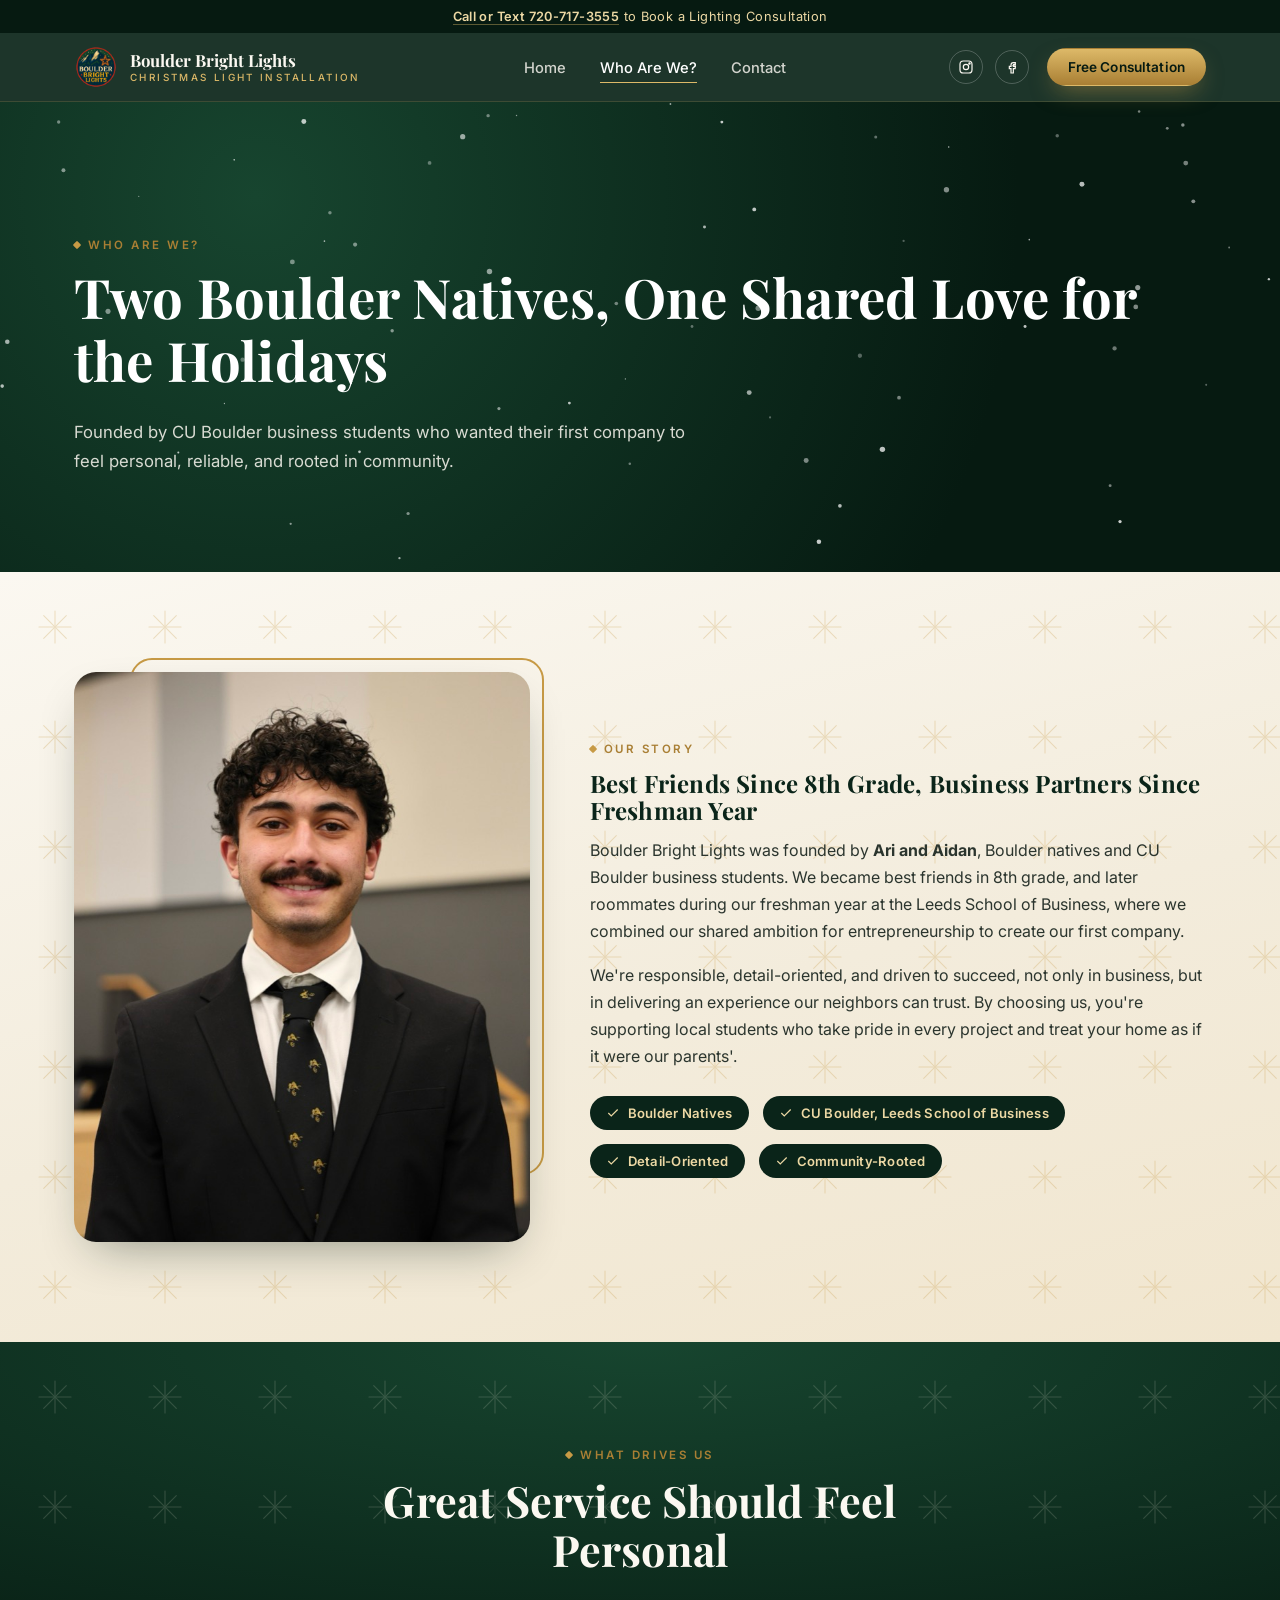
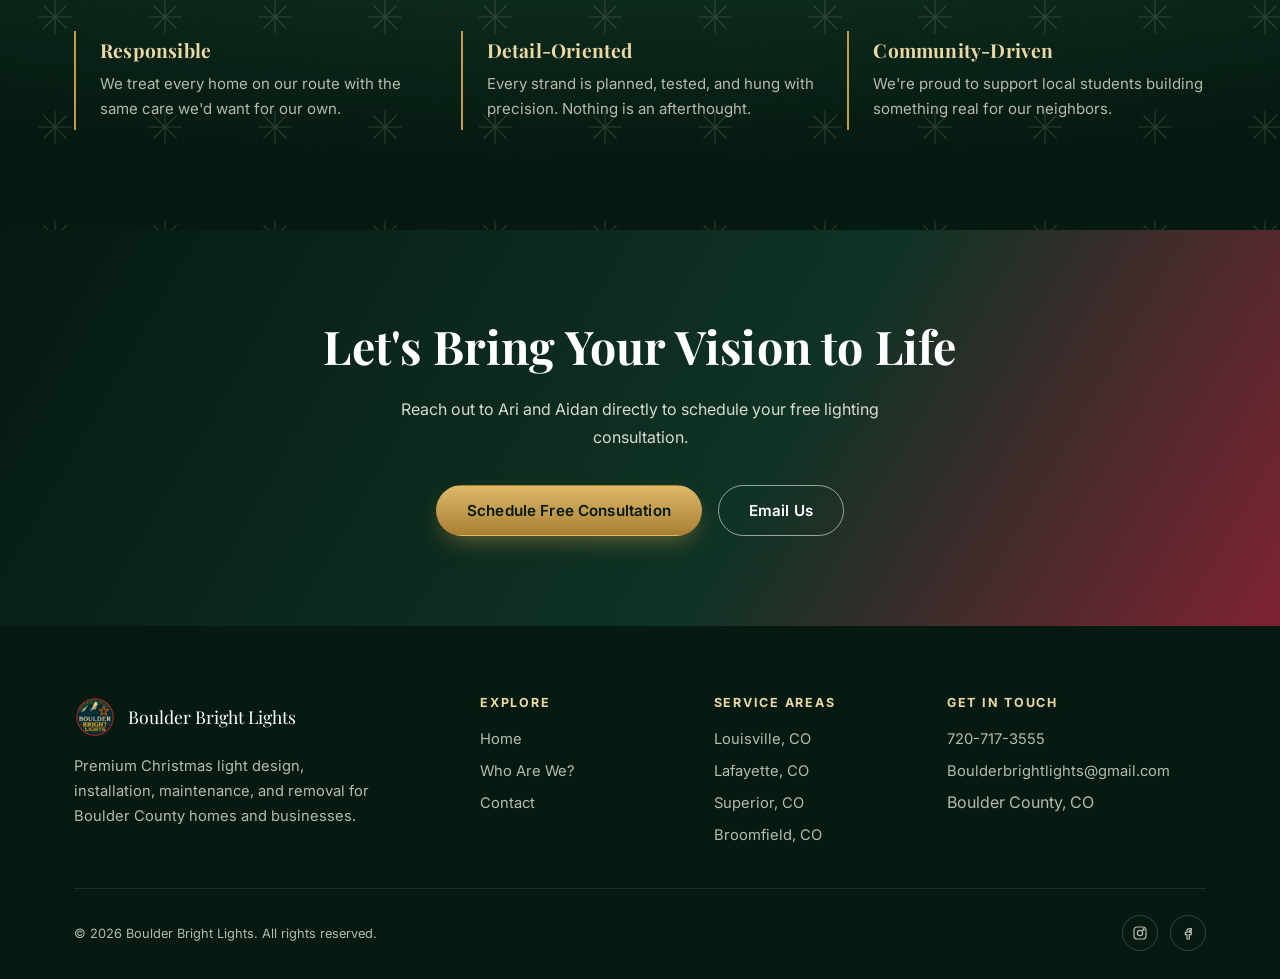
==== commit 3cc4c9ee: "Replace light-strand dividers with real snowflake-textured backgrounds Removed the gold light-strand" ====
--- a/about.html
+++ b/about.html
@@ -62,36 +62,6 @@
     <p>Founded by CU Boulder business students who wanted their first company to feel personal, reliable, and rooted in community.</p>
   </div>
 </section>
-
-<div class="light-strand" aria-hidden="true">
-  <svg viewBox="0 0 1200 26" preserveAspectRatio="none">
-    <path d="M0 4 Q 50 26 100 4 T 200 4 T 300 4 T 400 4 T 500 4 T 600 4 T 700 4 T 800 4 T 900 4 T 1000 4 T 1100 4 T 1200 4" stroke="#c79a45" stroke-width="1.2" fill="none" opacity="0.5"/>
-    <g fill="#ddb968">
-      <circle cx="25" cy="10"><animate attributeName="opacity" values="1;0.3;1" dur="2.4s" repeatCount="indefinite"/></circle>
-      <circle cx="100" cy="16"><animate attributeName="opacity" values="0.3;1;0.3" dur="2s" repeatCount="indefinite"/></circle>
-      <circle cx="175" cy="10"><animate attributeName="opacity" values="1;0.4;1" dur="2.8s" repeatCount="indefinite"/></circle>
-      <circle cx="250" cy="16"><animate attributeName="opacity" values="0.4;1;0.4" dur="2.2s" repeatCount="indefinite"/></circle>
-      <circle cx="325" cy="10"><animate attributeName="opacity" values="1;0.3;1" dur="2.6s" repeatCount="indefinite"/></circle>
-      <circle cx="400" cy="16"><animate attributeName="opacity" values="0.3;1;0.3" dur="1.9s" repeatCount="indefinite"/></circle>
-      <circle cx="475" cy="10"><animate attributeName="opacity" values="1;0.4;1" dur="2.5s" repeatCount="indefinite"/></circle>
-      <circle cx="550" cy="16"><animate attributeName="opacity" values="0.4;1;0.4" dur="2.1s" repeatCount="indefinite"/></circle>
-      <circle cx="625" cy="10"><animate attributeName="opacity" values="1;0.3;1" dur="2.7s" repeatCount="indefinite"/></circle>
-      <circle cx="700" cy="16"><animate attributeName="opacity" values="0.3;1;0.3" dur="2.3s" repeatCount="indefinite"/></circle>
-      <circle cx="775" cy="10"><animate attributeName="opacity" values="1;0.4;1" dur="2s" repeatCount="indefinite"/></circle>
-      <circle cx="850" cy="16"><animate attributeName="opacity" values="0.4;1;0.4" dur="2.6s" repeatCount="indefinite"/></circle>
-      <circle cx="925" cy="10"><animate attributeName="opacity" values="1;0.3;1" dur="2.4s" repeatCount="indefinite"/></circle>
-      <circle cx="1000" cy="16"><animate attributeName="opacity" values="0.3;1;0.3" dur="1.8s" repeatCount="indefinite"/></circle>
-      <circle cx="1075" cy="10"><animate attributeName="opacity" values="1;0.4;1" dur="2.9s" repeatCount="indefinite"/></circle>
-      <circle cx="1150" cy="16"><animate attributeName="opacity" values="0.4;1;0.4" dur="2.2s" repeatCount="indefinite"/></circle>
-    </g>
-    <g fill="none" stroke="#ddb968" stroke-width="1">
-      <circle cx="25" cy="10" r="3"/><circle cx="100" cy="16" r="3"/><circle cx="175" cy="10" r="3"/><circle cx="250" cy="16" r="3"/>
-      <circle cx="325" cy="10" r="3"/><circle cx="400" cy="16" r="3"/><circle cx="475" cy="10" r="3"/><circle cx="550" cy="16" r="3"/>
-      <circle cx="625" cy="10" r="3"/><circle cx="700" cy="16" r="3"/><circle cx="775" cy="10" r="3"/><circle cx="850" cy="16" r="3"/>
-      <circle cx="925" cy="10" r="3"/><circle cx="1000" cy="16" r="3"/><circle cx="1075" cy="10" r="3"/><circle cx="1150" cy="16" r="3"/>
-    </g>
-  </svg>
-</div>
 
 <section class="section section-frosted">
   <div class="container">
--- a/css/style.css
+++ b/css/style.css
@@ -318,15 +318,6 @@
 }
 .hero-stat span { font-size: 0.8rem; color: rgba(251,248,241,0.72); letter-spacing: 0.02em; }
 
-/* light strand divider */
-.light-strand {
-  position: relative;
-  height: 26px;
-  background: var(--pine-950);
-  overflow: hidden;
-}
-.light-strand svg { width: 100%; height: 100%; display: block; }
-
 /* ---------- Small page hero (about/contact) ---------- */
 .page-hero {
   position: relative;
@@ -343,12 +334,15 @@
 .section { padding: 100px 0; }
 .section-tight { padding: 70px 0; }
 .section-pine {
-  background: var(--pine-900);
+  background-image:
+    url("data:image/svg+xml,%3Csvg%20xmlns%3D%27http%3A%2F%2Fwww.w3.org%2F2000%2Fsvg%27%20width%3D%27110%27%20height%3D%27110%27%20viewBox%3D%270%200%20110%20110%27%3E%3Cg%20transform%3D%27translate%2855%2C55%29%27%20stroke%3D%27%23f3ecdc%27%20stroke-width%3D%271.1%27%20stroke-linecap%3D%27round%27%20fill%3D%27none%27%20opacity%3D%270.16%27%3E%3Cline%20x1%3D%270%27%20y1%3D%27-16%27%20x2%3D%270%27%20y2%3D%2716%27%2F%3E%3Cline%20x1%3D%27-16%27%20y1%3D%270%27%20x2%3D%2716%27%20y2%3D%270%27%2F%3E%3Cline%20x1%3D%27-11.3%27%20y1%3D%27-11.3%27%20x2%3D%2711.3%27%20y2%3D%2711.3%27%2F%3E%3Cline%20x1%3D%27-11.3%27%20y1%3D%2711.3%27%20x2%3D%2711.3%27%20y2%3D%27-11.3%27%2F%3E%3C%2Fg%3E%3C%2Fsvg%3E"),
+    radial-gradient(ellipse 140% 100% at 50% 0%, var(--pine-700), var(--pine-950) 85%);
+  background-size: 110px 110px, 100% 100%;
   color: var(--cream-50);
 }
 .section-pine h2 { color: var(--cream-50); }
 .section-pine p { color: rgba(243,236,220,0.78); }
-.section-cream { background: var(--cream-100); }
+.section-cream { background: linear-gradient(165deg, var(--cream-50), var(--cream-100) 55%, #f1e6cf 100%); }
 
 .section-head {
   max-width: 680px;
@@ -504,10 +498,9 @@
 .section-frosted {
   position: relative;
   background-image:
-    radial-gradient(rgba(199,154,69,0.16) 1.4px, transparent 1.4px),
-    radial-gradient(rgba(199,154,69,0.12) 1.4px, transparent 1.4px);
-  background-size: 42px 42px;
-  background-position: 0 0, 21px 21px;
+    url("data:image/svg+xml,%3Csvg%20xmlns%3D%27http%3A%2F%2Fwww.w3.org%2F2000%2Fsvg%27%20width%3D%27110%27%20height%3D%27110%27%20viewBox%3D%270%200%20110%20110%27%3E%3Cg%20transform%3D%27translate%2855%2C55%29%27%20stroke%3D%27%23c79a45%27%20stroke-width%3D%271.1%27%20stroke-linecap%3D%27round%27%20fill%3D%27none%27%20opacity%3D%270.28%27%3E%3Cline%20x1%3D%270%27%20y1%3D%27-16%27%20x2%3D%270%27%20y2%3D%2716%27%2F%3E%3Cline%20x1%3D%27-16%27%20y1%3D%270%27%20x2%3D%2716%27%20y2%3D%270%27%2F%3E%3Cline%20x1%3D%27-11.3%27%20y1%3D%27-11.3%27%20x2%3D%2711.3%27%20y2%3D%2711.3%27%2F%3E%3Cline%20x1%3D%27-11.3%27%20y1%3D%2711.3%27%20x2%3D%2711.3%27%20y2%3D%27-11.3%27%2F%3E%3C%2Fg%3E%3C%2Fsvg%3E"),
+    linear-gradient(165deg, var(--cream-50), var(--cream-100) 55%, #f1e6cf 100%);
+  background-size: 110px 110px, 100% 100%;
 }
 .ribbon-top {
   position: relative;
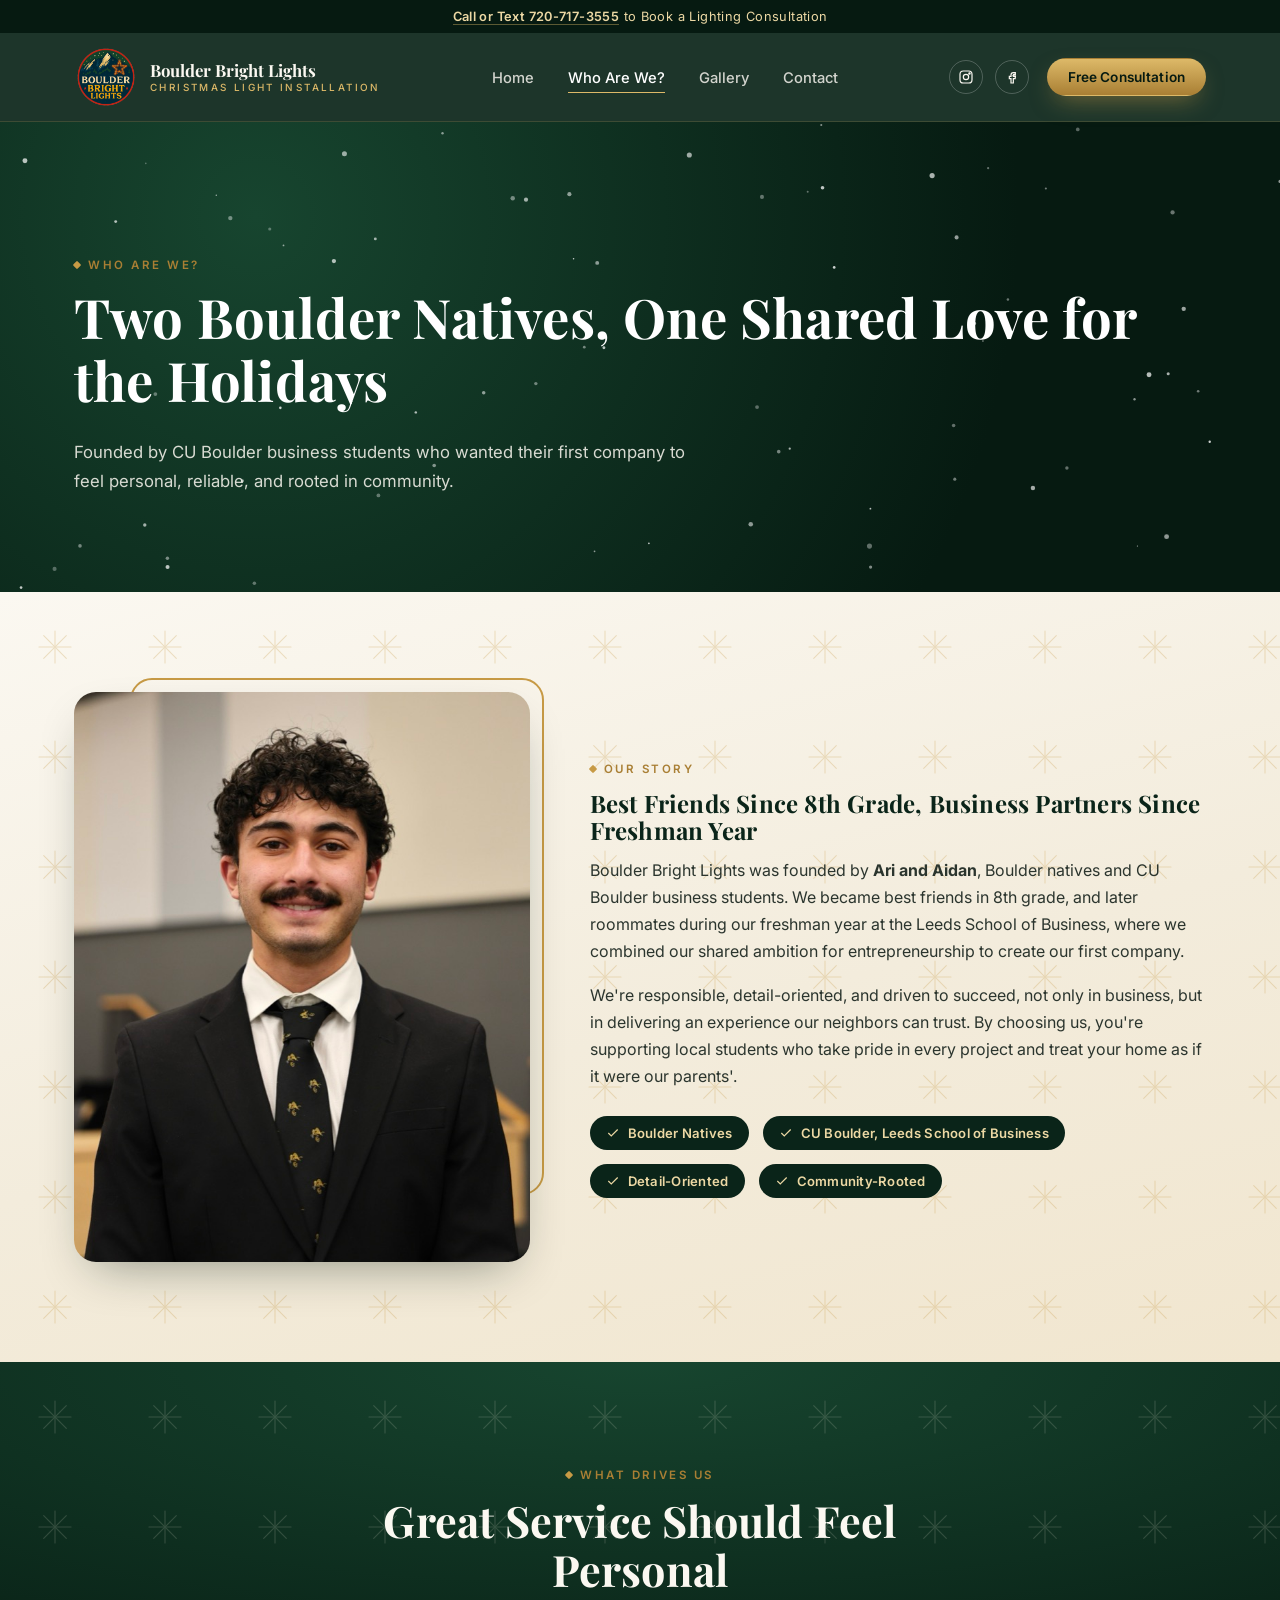
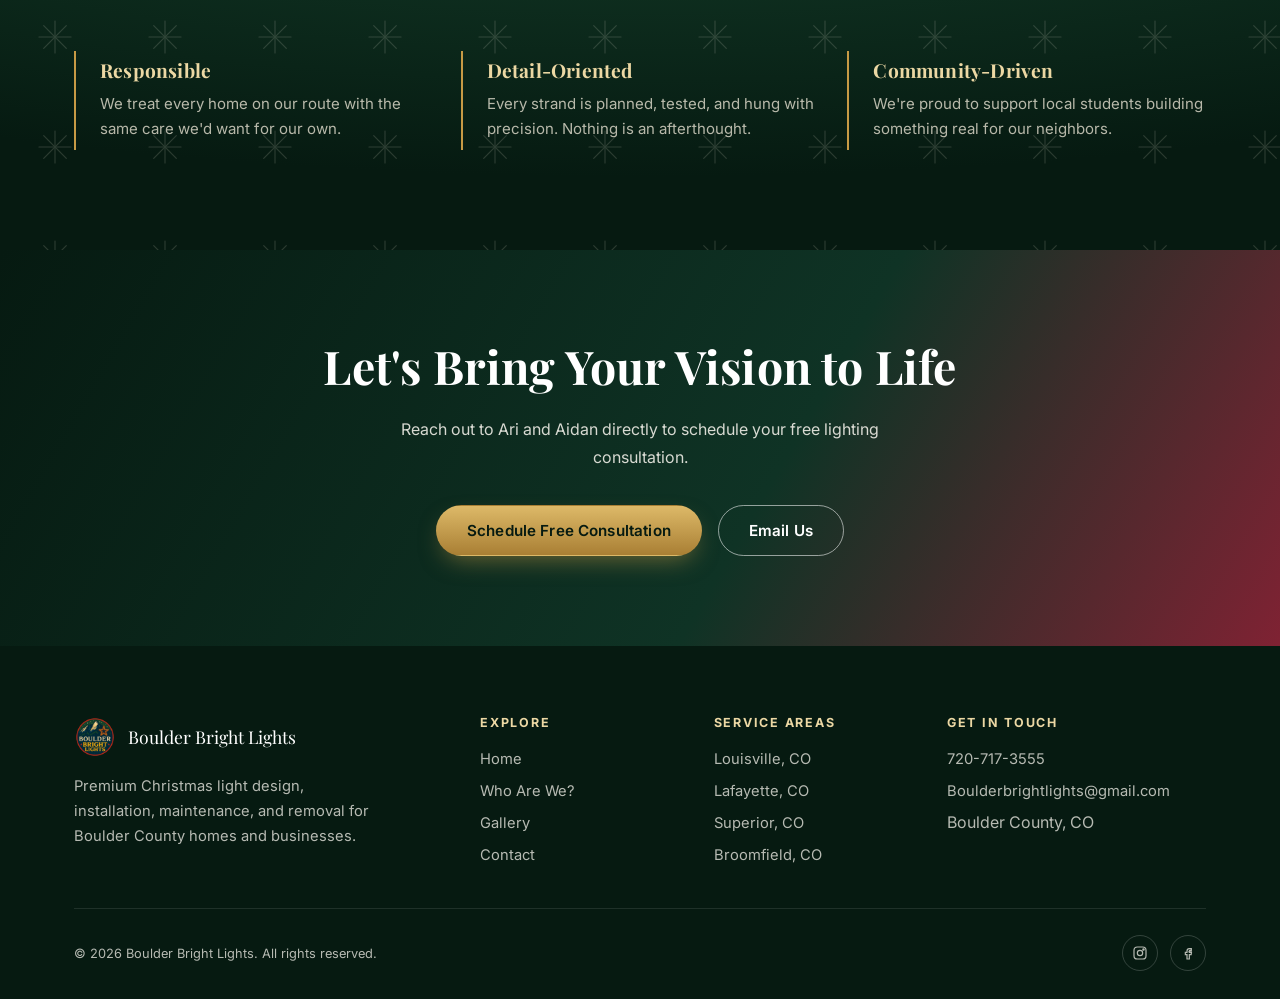
==== commit c54ba29a: "Add Gallery page with click-to-enlarge photo viewer New gallery.html with a photo grid and a lightbo" ====
--- a/about.html
+++ b/about.html
@@ -34,6 +34,7 @@
       <ul class="nav-links">
         <li><a href="index.html">Home</a></li>
         <li><a href="about.html" aria-current="page">Who Are We?</a></li>
+        <li><a href="gallery.html">Gallery</a></li>
         <li><a href="contact.html">Contact</a></li>
       </ul>
     </nav>
@@ -136,6 +137,7 @@
         <ul>
           <li><a href="index.html">Home</a></li>
           <li><a href="about.html">Who Are We?</a></li>
+          <li><a href="gallery.html">Gallery</a></li>
           <li><a href="contact.html">Contact</a></li>
         </ul>
       </div>
--- a/css/style.css
+++ b/css/style.css
@@ -168,7 +168,7 @@
   gap: 12px;
   color: var(--cream-50);
 }
-.brand img { width: 44px; height: 44px; border-radius: 50%; }
+.brand img { width: 64px; height: 64px; border-radius: 50%; }
 .brand-text {
   font-family: 'Playfair Display', serif;
   font-weight: 700;
@@ -203,6 +203,7 @@
   background: var(--gold-400);
   transition: right .25s ease;
 }
+.nav-links a { white-space: nowrap; }
 .nav-links a:hover, .nav-links a[aria-current="page"] { color: var(--white); }
 .nav-links a:hover::after, .nav-links a[aria-current="page"]::after { right: 0; }
 
@@ -255,6 +256,54 @@
     linear-gradient(180deg, rgba(6,20,14,0.75) 0%, rgba(6,20,14,0.35) 32%, rgba(6,20,14,0.55) 70%, rgba(6,20,14,0.94) 100%),
     linear-gradient(90deg, rgba(6,20,14,0.55) 0%, rgba(6,20,14,0.05) 45%, rgba(6,20,14,0.05) 55%, rgba(6,20,14,0.55) 100%);
 }
+/* Homepage hero: night photo fading in from the right, like the design mockup */
+.hero-home .hero-media { background: #030a07; }
+.hero-home .hero-media img {
+  position: absolute; top: 0; right: 0;
+  width: 68%; height: 100%;
+  object-fit: cover; object-position: 50% 45%;
+  filter: none;
+  transform: none;
+  -webkit-mask-image: linear-gradient(90deg, transparent 0%, #000 40%);
+  mask-image: linear-gradient(90deg, transparent 0%, #000 40%);
+}
+.hero-home .hero-media::after {
+  background:
+    linear-gradient(180deg, rgba(3,10,7,0.55) 0%, rgba(3,10,7,0) 30%, rgba(3,10,7,0) 65%, rgba(3,10,7,0.85) 100%),
+    linear-gradient(90deg, rgba(3,10,7,0.7) 0%, rgba(3,10,7,0.15) 45%, rgba(3,10,7,0) 65%);
+}
+.hero-features {
+  display: flex;
+  flex-wrap: wrap;
+  gap: 18px 0;
+  margin-top: 8px;
+}
+.hero-feature {
+  display: flex;
+  align-items: center;
+  gap: 12px;
+  padding: 0 28px;
+  font-size: 0.92rem;
+  color: rgba(251,248,241,0.92);
+  border-left: 1px solid rgba(255,255,255,0.25);
+}
+.hero-feature:first-child { padding-left: 0; border-left: none; }
+.hero-feature svg { width: 26px; height: 26px; color: var(--gold-400); flex-shrink: 0; }
+@media (max-width: 900px) {
+  .hero-home .hero-media img {
+    width: 100%;
+    -webkit-mask-image: none; mask-image: none;
+    object-position: 50% 60%;
+    opacity: 0.55;
+  }
+  .hero-feature { padding: 0 18px; }
+  .hero-feature:first-child { padding-left: 0; }
+}
+@media (max-width: 600px) {
+  .hero-features { flex-direction: column; align-items: flex-start; gap: 14px; }
+  .hero-feature { padding: 0; border-left: none; }
+}
+
 #snow-canvas {
   position: absolute; inset: 0;
   z-index: 1;
@@ -272,14 +321,14 @@
   display: inline-flex;
   align-items: center;
   gap: 10px;
-  font-size: 0.78rem;
-  letter-spacing: 0.28em;
+  font-size: 1rem;
+  letter-spacing: 0.2em;
   text-transform: uppercase;
   color: var(--gold-300);
   font-weight: 600;
   margin-bottom: 22px;
 }
-.hero-eyebrow svg { width: 16px; height: 16px; }
+.hero-eyebrow svg { width: 19px; height: 19px; }
 .hero h1 {
   color: var(--white);
   font-size: clamp(2.6rem, 6vw, 5rem);
@@ -513,6 +562,90 @@
   height: 5px;
   background: linear-gradient(90deg, var(--pine-700), var(--gold-400) 25%, var(--berry) 50%, var(--gold-400) 75%, var(--pine-700));
   z-index: 2;
+}
+
+/* ---------- Gallery ---------- */
+.gallery-grid {
+  display: grid;
+  grid-template-columns: repeat(auto-fit, minmax(260px, 380px));
+  justify-content: center;
+  gap: 26px;
+}
+.gallery-item {
+  position: relative;
+  display: block;
+  aspect-ratio: 4 / 5;
+  border-radius: var(--radius-md);
+  overflow: hidden;
+  box-shadow: var(--shadow-soft);
+  border: 1px solid rgba(199,154,69,0.35);
+  background: var(--pine-950);
+  cursor: zoom-in;
+}
+.gallery-item img {
+  width: 100%; height: 100%;
+  object-fit: cover;
+  object-position: var(--pos, 50% 50%);
+  transition: transform .6s ease;
+}
+.gallery-item:hover img, .gallery-item:focus-visible img { transform: scale(1.05); }
+.gallery-item:focus-visible { outline: 3px solid var(--gold-400); outline-offset: 3px; }
+.gallery-caption {
+  position: absolute; left: 0; right: 0; bottom: 0;
+  padding: 44px 20px 18px;
+  color: var(--cream-50);
+  font-size: 0.9rem;
+  font-weight: 600;
+  letter-spacing: 0.02em;
+  background: linear-gradient(180deg, transparent, rgba(3,10,7,0.82));
+}
+
+.lightbox {
+  position: fixed; inset: 0;
+  z-index: 300;
+  display: none;
+  align-items: center;
+  justify-content: center;
+  background: rgba(3,10,7,0.94);
+  padding: 56px 64px;
+}
+.lightbox.is-open { display: flex; }
+.lightbox figure { margin: 0; max-width: 100%; max-height: 100%; text-align: center; }
+.lightbox img {
+  display: block;
+  margin: 0 auto;
+  width: auto; height: auto;
+  max-width: calc(100vw - 128px);
+  max-height: calc(100vh - 170px);
+  border-radius: var(--radius-sm);
+  box-shadow: 0 30px 80px -20px rgba(0,0,0,0.7);
+}
+.lightbox figcaption { margin-top: 16px; color: var(--cream-50); font-size: 0.95rem; }
+.lightbox-count { display: block; margin-top: 4px; color: var(--gold-300); font-size: 0.8rem; letter-spacing: 0.12em; }
+.lightbox button {
+  position: absolute;
+  width: 48px; height: 48px;
+  border-radius: 50%;
+  border: 1px solid rgba(255,255,255,0.3);
+  background: rgba(255,255,255,0.08);
+  color: var(--white);
+  font-size: 1.5rem;
+  line-height: 1;
+  cursor: pointer;
+  display: flex; align-items: center; justify-content: center;
+  transition: background .2s ease, border-color .2s ease;
+}
+.lightbox button:hover { background: var(--gold-500); border-color: var(--gold-500); color: var(--pine-950); }
+.lightbox-close { top: 18px; right: 18px; }
+.lightbox-prev { left: 14px; top: 50%; transform: translateY(-50%); }
+.lightbox-next { right: 14px; top: 50%; transform: translateY(-50%); }
+body.lightbox-open { overflow: hidden; }
+@media (max-width: 760px) {
+  .lightbox { padding: 64px 12px 90px; }
+  .lightbox img { max-width: calc(100vw - 24px); max-height: calc(100vh - 190px); }
+  .lightbox-prev, .lightbox-next { top: auto; bottom: 18px; transform: none; }
+  .lightbox-prev { left: calc(50% - 60px); }
+  .lightbox-next { right: calc(50% - 60px); }
 }
 
 /* ---------- Contact page ---------- */
@@ -654,6 +787,11 @@
 .reveal.is-visible { opacity: 1; transform: translateY(0); }
 
 /* ---------- Responsive ---------- */
+@media (max-width: 960px) {
+  .nav-links { gap: 20px; }
+  .nav-socials { display: none; }
+}
+
 @media (max-width: 980px) {
   .grid { grid-template-columns: repeat(2, 1fr); }
   .steps { grid-template-columns: repeat(2, 1fr); }
@@ -690,5 +828,5 @@
 @media (max-width: 420px) {
   .brand-text { font-size: 0.92rem; }
   .brand-text span { display: none; }
-  .brand img { width: 38px; height: 38px; }
-}
+  .brand img { width: 52px; height: 52px; }
+}
